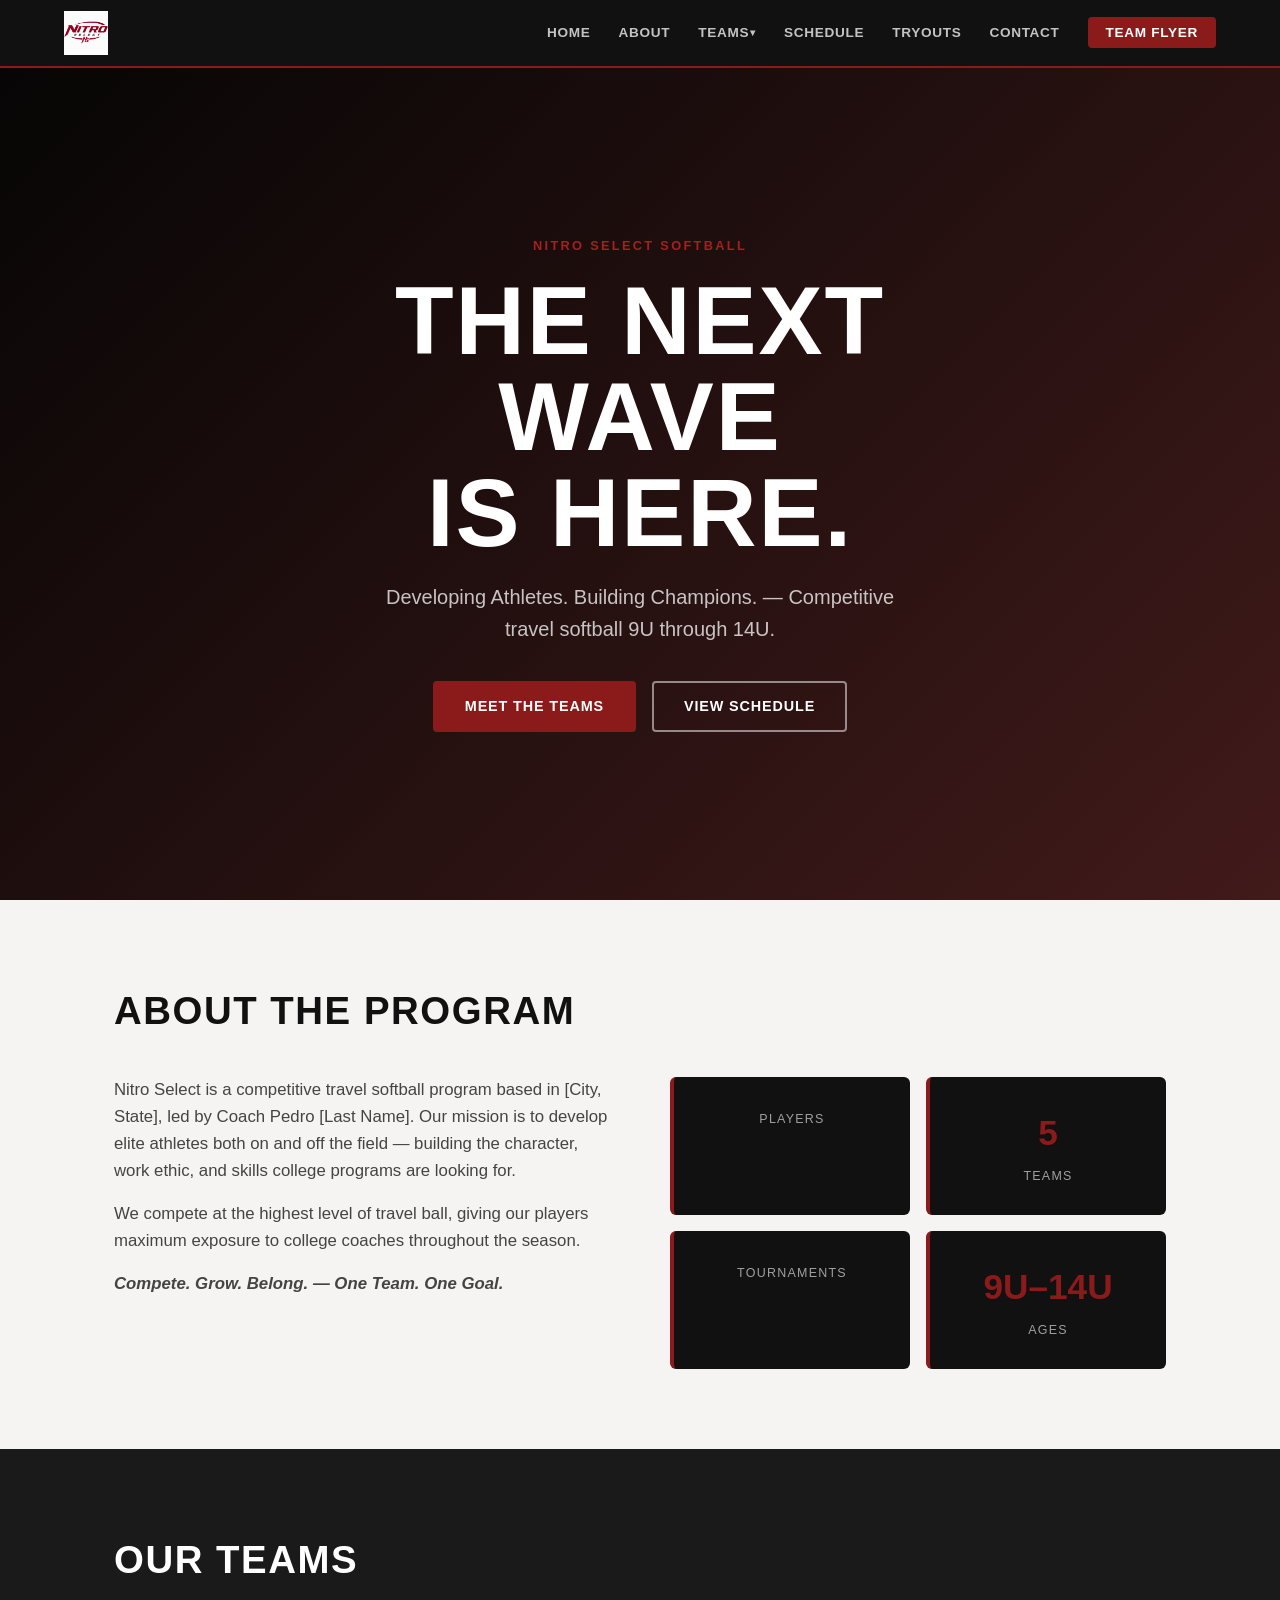
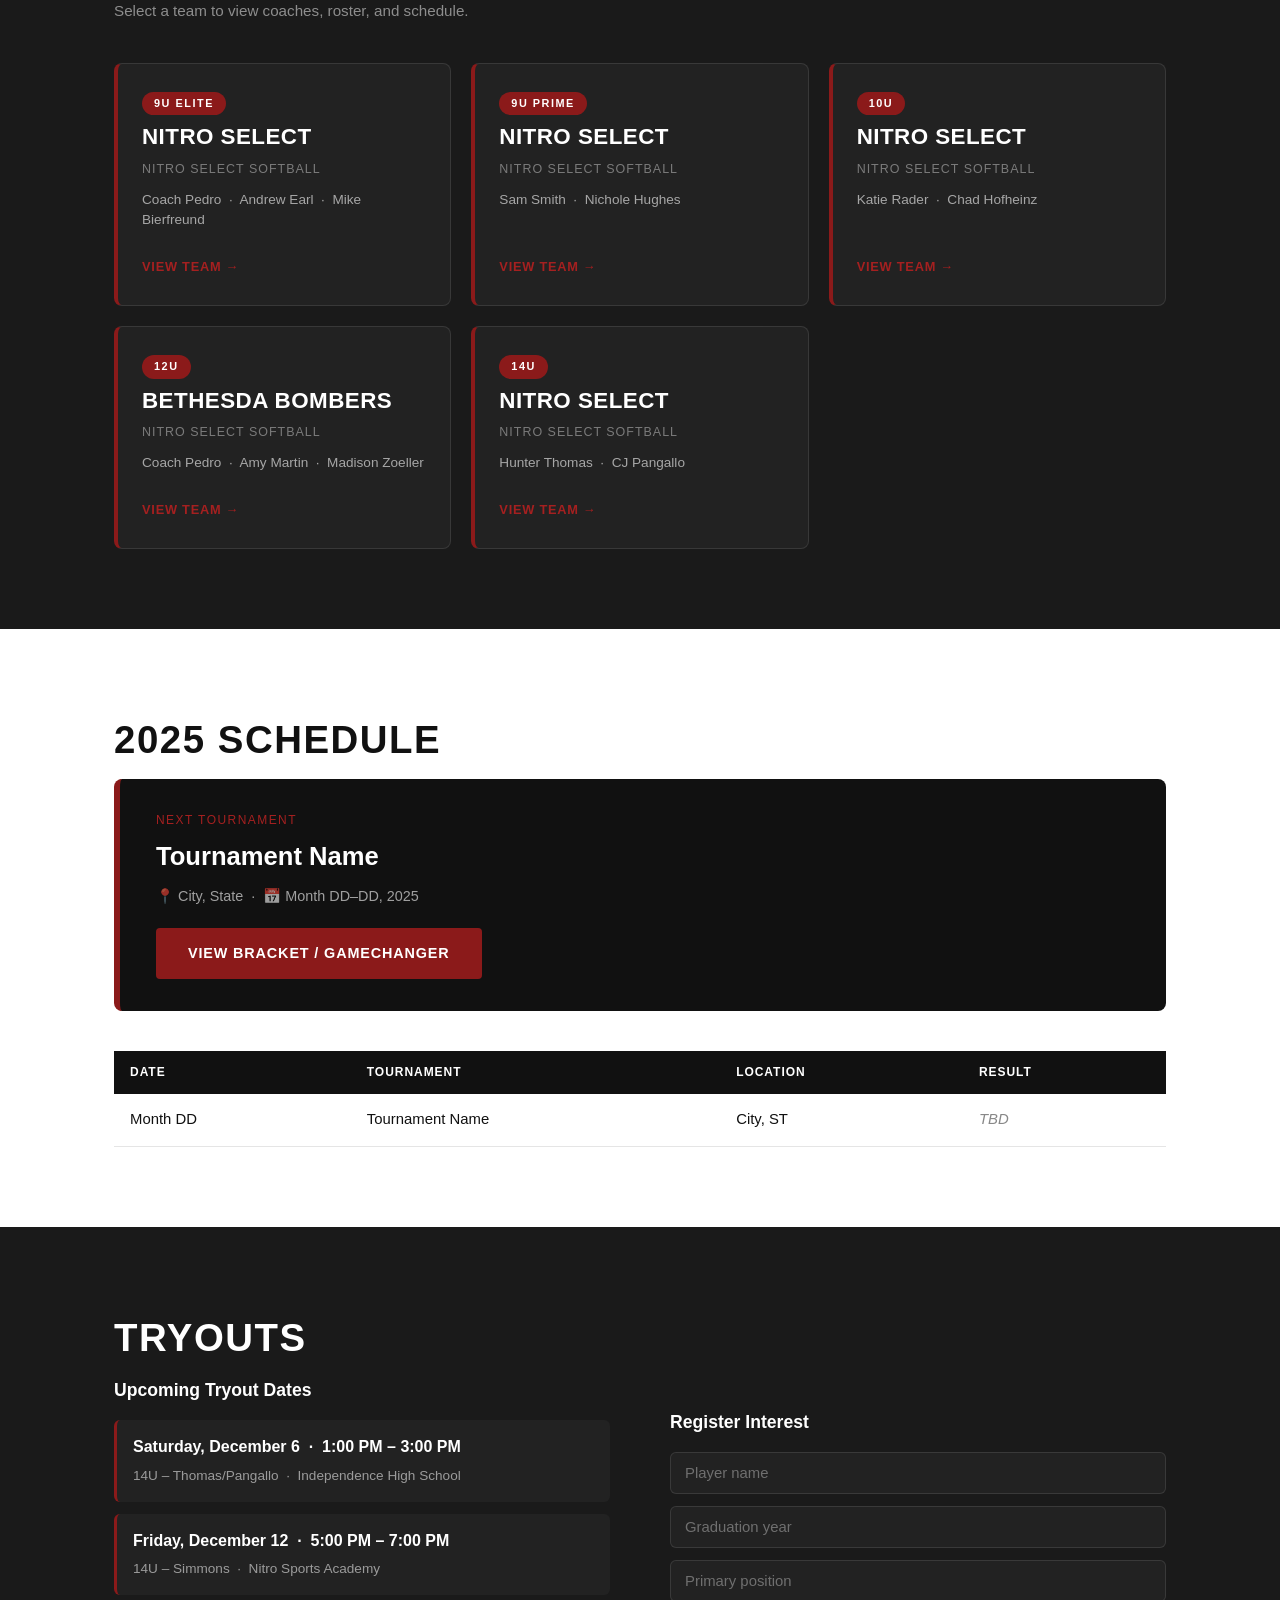
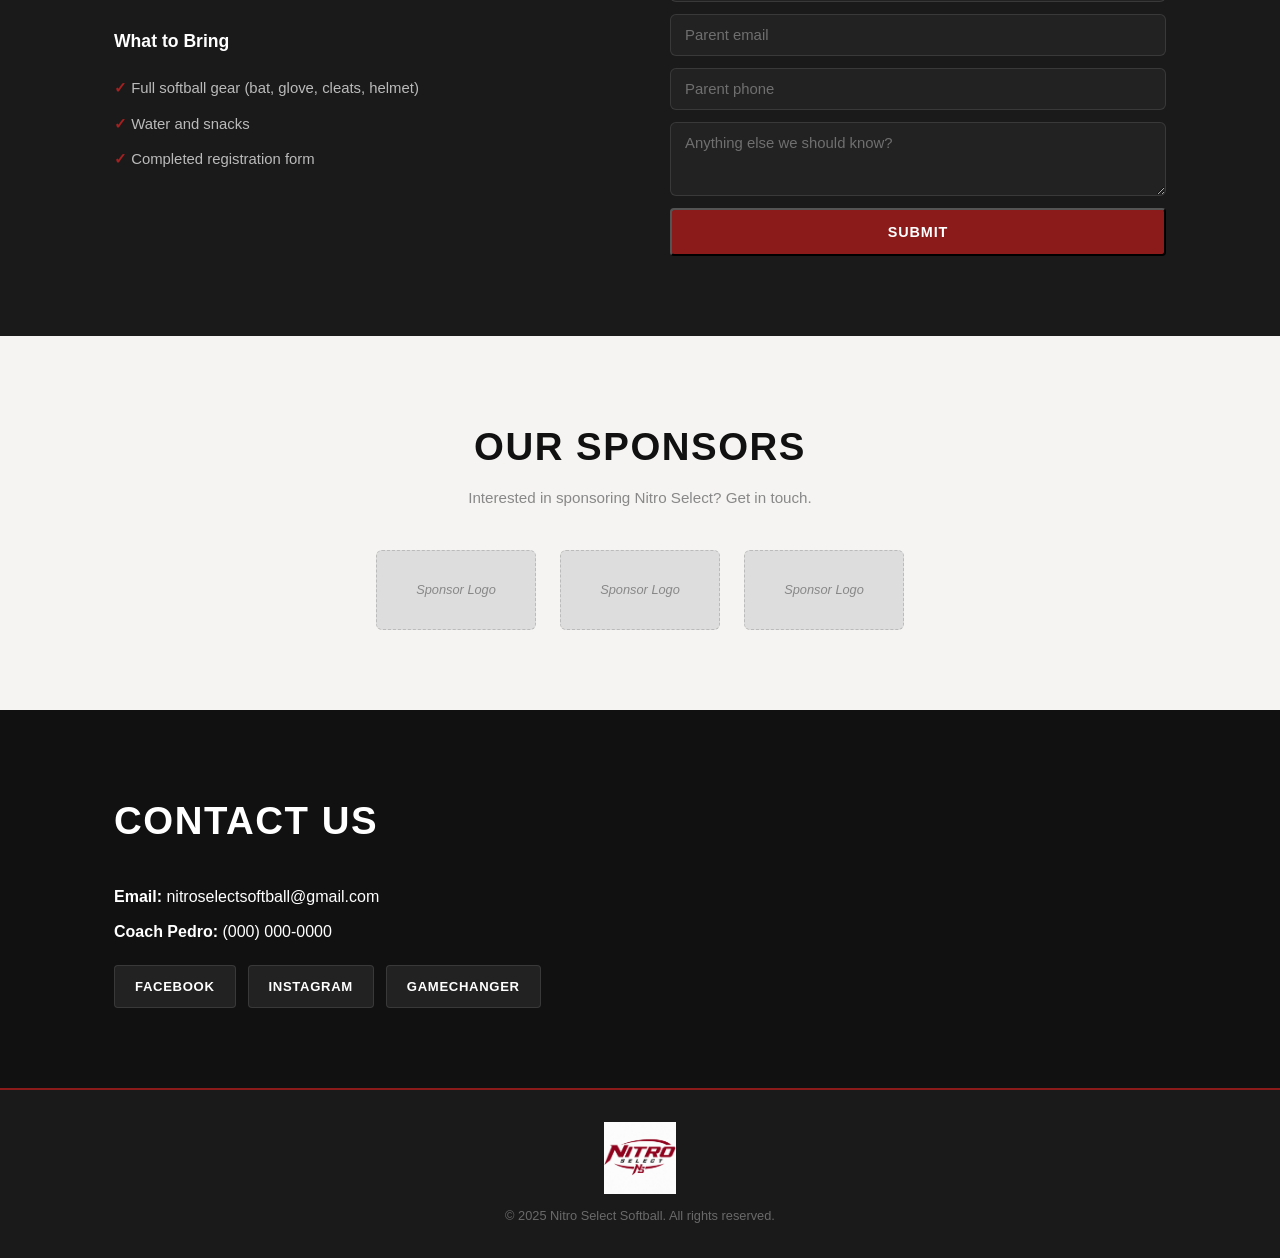
==== index.html @ 174161cf "Update tryout dates with Dec 6 and Dec 12 sessions Co-Authored-By: Claude Sonnet 4.6 <noreply@anthro" ====
<!DOCTYPE html>
<html lang="en">
<head>
  <meta charset="UTF-8" />
  <meta name="viewport" content="width=device-width, initial-scale=1.0" />
  <title>Nitro Select Softball</title>
  <link rel="stylesheet" href="style.css" />
</head>
<body>

  <!-- ── NAV ──────────────────────────────────────────────── -->
  <nav id="navbar">
    <div class="nav-inner">
      <a href="#home" class="nav-logo">
        <img src="assets/images/logo.png" alt="Nitro Select Softball" class="nav-logo-img" />
      </a>
      <button class="nav-toggle" aria-label="Toggle menu" aria-expanded="false">
        <span></span><span></span><span></span>
      </button>
      <ul class="nav-links">
        <li><a href="#home">Home</a></li>
        <li><a href="#about">About</a></li>
        <li class="nav-dropdown">
          <a href="#" class="nav-dropdown-toggle">Teams</a>
          <ul class="dropdown-menu">
            <li><a href="teams/9u-elite.html">9U Elite – Nitro Select</a></li>
            <li><a href="teams/9u-prime.html">9U Prime – Nitro Select</a></li>
            <li><a href="teams/10u.html">10U – Nitro Select</a></li>
            <li><a href="teams/12u.html">12U – Bethesda Bombers</a></li>
            <li><a href="teams/14u.html">14U – Nitro Select</a></li>
          </ul>
        </li>
        <li><a href="#schedule">Schedule</a></li>
        <li><a href="#tryouts">Tryouts</a></li>
        <li><a href="#contact">Contact</a></li>
        <li><a href="flyer.pdf" class="btn-nav" target="_blank">Team Flyer</a></li>
      </ul>
    </div>
  </nav>

  <!-- ── HERO ─────────────────────────────────────────────── -->
  <section id="home" class="hero">
    <div class="hero-overlay"></div>
    <div class="hero-content">
      <p class="hero-eyebrow">Nitro Select Softball</p>
      <h1 class="hero-headline">The Next Wave<br>Is Here.</h1>
      <p class="hero-sub">Developing Athletes. Building Champions. — Competitive travel softball 9U through 14U.</p>
      <div class="hero-cta">
        <a href="#teams" class="btn-primary">Meet the Teams</a>
        <a href="#schedule" class="btn-outline">View Schedule</a>
      </div>
    </div>
  </section>

  <!-- ── ABOUT ─────────────────────────────────────────────── -->
  <section id="about" class="about section">
    <div class="container">
      <h2 class="section-title">About the Program</h2>
      <div class="about-grid">
        <div class="about-text">
          <p>
            <!-- Replace with Pedro's coaching bio / program philosophy -->
            Nitro Select is a competitive travel softball program based in [City, State], led by
            Coach Pedro [Last Name]. Our mission is to develop elite athletes both on and off the
            field — building the character, work ethic, and skills college programs are looking for.
          </p>
          <p>
            We compete at the highest level of travel ball, giving our players maximum exposure to
            college coaches throughout the season.
          </p>
          <p class="about-motto"><em>Compete. Grow. Belong. — One Team. One Goal.</em></p>
        </div>
        <div class="about-stats">
          <div class="stat-card">
            <span class="stat-num"><!-- # --></span>
            <span class="stat-label">Players</span>
          </div>
          <div class="stat-card">
            <span class="stat-num">5</span>
            <span class="stat-label">Teams</span>
          </div>
          <div class="stat-card">
            <span class="stat-num"><!-- # --></span>
            <span class="stat-label">Tournaments</span>
          </div>
          <div class="stat-card">
            <span class="stat-num">9U–14U</span>
            <span class="stat-label">Ages</span>
          </div>
        </div>
      </div>
    </div>
  </section>

  <!-- ── TEAMS ─────────────────────────────────────────────── -->
  <section id="teams" class="teams-section section section-dark">
    <div class="container">
      <h2 class="section-title">Our Teams</h2>
      <p class="section-sub">Select a team to view coaches, roster, and schedule.</p>

      <div class="teams-grid">

        <a href="teams/9u-elite.html" class="team-card">
          <span class="team-card-badge">9U Elite</span>
          <h3 class="team-card-name">Nitro Select</h3>
          <p class="team-card-org">Nitro Select Softball</p>
          <p class="team-card-coaches">Coach Pedro &nbsp;·&nbsp; Andrew Earl &nbsp;·&nbsp; Mike Bierfreund</p>
          <span class="team-card-cta">View Team →</span>
        </a>

        <a href="teams/9u-prime.html" class="team-card">
          <span class="team-card-badge">9U Prime</span>
          <h3 class="team-card-name">Nitro Select</h3>
          <p class="team-card-org">Nitro Select Softball</p>
          <p class="team-card-coaches">Sam Smith &nbsp;·&nbsp; Nichole Hughes</p>
          <span class="team-card-cta">View Team →</span>
        </a>

        <a href="teams/10u.html" class="team-card">
          <span class="team-card-badge">10U</span>
          <h3 class="team-card-name">Nitro Select</h3>
          <p class="team-card-org">Nitro Select Softball</p>
          <p class="team-card-coaches">Katie Rader &nbsp;·&nbsp; Chad Hofheinz</p>
          <span class="team-card-cta">View Team →</span>
        </a>

        <a href="teams/12u.html" class="team-card">
          <span class="team-card-badge">12U</span>
          <h3 class="team-card-name">Bethesda Bombers</h3>
          <p class="team-card-org">Nitro Select Softball</p>
          <p class="team-card-coaches">Coach Pedro &nbsp;·&nbsp; Amy Martin &nbsp;·&nbsp; Madison Zoeller</p>
          <span class="team-card-cta">View Team →</span>
        </a>

        <a href="teams/14u.html" class="team-card">
          <span class="team-card-badge">14U</span>
          <h3 class="team-card-name">Nitro Select</h3>
          <p class="team-card-org">Nitro Select Softball</p>
          <p class="team-card-coaches">Hunter Thomas &nbsp;·&nbsp; CJ Pangallo</p>
          <span class="team-card-cta">View Team →</span>
        </a>

      </div>
    </div>
  </section>

  <!-- ── SCHEDULE ──────────────────────────────────────────── -->
  <section id="schedule" class="schedule section">
    <div class="container">
      <h2 class="section-title">2025 Schedule</h2>

      <!-- Next tournament spotlight -->
      <div class="next-tourney">
        <p class="next-label">Next Tournament</p>
        <h3 class="next-name">Tournament Name</h3>
        <p class="next-meta">📍 City, State &nbsp;·&nbsp; 📅 Month DD–DD, 2025</p>
        <a href="#" class="btn-primary" target="_blank">View Bracket / GameChanger</a>
      </div>

      <!-- Full season list -->
      <table class="schedule-table">
        <thead>
          <tr>
            <th>Date</th>
            <th>Tournament</th>
            <th>Location</th>
            <th>Result</th>
          </tr>
        </thead>
        <tbody>
          <!-- Add one <tr> per tournament -->
          <tr>
            <td>Month DD</td>
            <td>Tournament Name</td>
            <td>City, ST</td>
            <td class="result-tbd">TBD</td>
          </tr>
        </tbody>
      </table>
    </div>
  </section>

  <!-- ── TRYOUTS ───────────────────────────────────────────── -->
  <section id="tryouts" class="tryouts section section-dark">
    <div class="container">
      <h2 class="section-title">Tryouts</h2>
      <div class="tryouts-grid">
        <div class="tryout-info">
          <h3>Upcoming Tryout Dates</h3>
          <ul class="tryout-list">
            <li>
              <span class="tryout-date">Saturday, December 6 &nbsp;·&nbsp; 1:00 PM – 3:00 PM</span>
              <span class="tryout-detail">14U – Thomas/Pangallo &nbsp;·&nbsp; Independence High School</span>
            </li>
            <li>
              <span class="tryout-date">Friday, December 12 &nbsp;·&nbsp; 5:00 PM – 7:00 PM</span>
              <span class="tryout-detail">14U – Simmons &nbsp;·&nbsp; Nitro Sports Academy</span>
            </li>
          </ul>
          <h3>What to Bring</h3>
          <ul class="bring-list">
            <li>Full softball gear (bat, glove, cleats, helmet)</li>
            <li>Water and snacks</li>
            <li>Completed registration form</li>
          </ul>
        </div>
        <div class="tryout-form-wrap">
          <h3>Register Interest</h3>
          <form class="tryout-form" action="#" method="post">
            <input type="text" name="name" placeholder="Player name" required />
            <input type="text" name="gradyear" placeholder="Graduation year" required />
            <input type="text" name="position" placeholder="Primary position" required />
            <input type="email" name="email" placeholder="Parent email" required />
            <input type="tel" name="phone" placeholder="Parent phone" />
            <textarea name="message" placeholder="Anything else we should know?" rows="3"></textarea>
            <button type="submit" class="btn-primary">Submit</button>
          </form>
        </div>
      </div>
    </div>
  </section>

  <!-- ── SPONSORS ──────────────────────────────────────────── -->
  <section id="sponsors" class="sponsors section">
    <div class="container">
      <h2 class="section-title">Our Sponsors</h2>
      <p class="section-sub">Interested in sponsoring Nitro Select? <a href="#contact">Get in touch.</a></p>
      <div class="sponsor-logos">
        <!-- Add <img> tags for sponsor logos here -->
        <div class="sponsor-placeholder">Sponsor Logo</div>
        <div class="sponsor-placeholder">Sponsor Logo</div>
        <div class="sponsor-placeholder">Sponsor Logo</div>
      </div>
    </div>
  </section>

  <!-- ── CONTACT ───────────────────────────────────────────── -->
  <section id="contact" class="contact section section-dark">
    <div class="container">
      <h2 class="section-title">Contact Us</h2>
      <div class="contact-grid">
        <div class="contact-info">
          <p><strong>Email:</strong> <a href="mailto:nitroselectsoftball@gmail.com">nitroselectsoftball@gmail.com</a></p>
          <p><strong>Coach Pedro:</strong> <a href="tel:+10000000000">(000) 000-0000</a></p>
          <div class="social-links">
            <a href="https://www.facebook.com/nitroselectsoftball" target="_blank" class="social-btn">Facebook</a>
            <a href="https://instagram.com/" target="_blank" class="social-btn">Instagram</a>
            <a href="#" target="_blank" class="social-btn">GameChanger</a>
          </div>
        </div>
      </div>
    </div>
  </section>

  <!-- ── FOOTER ────────────────────────────────────────────── -->
  <footer class="footer">
    <div class="container">
      <img src="assets/images/logo.png" alt="Nitro Select Softball" class="footer-logo-img" />
      <p class="footer-copy">© 2025 Nitro Select Softball. All rights reserved.</p>
    </div>
  </footer>

  <script src="main.js"></script>
</body>
</html>
---- style.css ----
/* ── TOKENS ───────────────────────────────────────────────── */
:root {
  --red:       #8B1A1A;
  --red-dark:  #6B1212;
  --red-light: #A52020;
  --black:     #111111;
  --dark:      #1A1A1A;
  --dark2:     #222222;
  --gray:      #444444;
  --gray-light:#888888;
  --border:    rgba(255,255,255,0.1);
  --white:     #FFFFFF;
  --off-white: #F5F4F2;
  --font:      'Helvetica Neue', Arial, sans-serif;
  --nav-h:     68px;
}

/* ── RESET ────────────────────────────────────────────────── */
*, *::before, *::after { box-sizing: border-box; margin: 0; padding: 0; }
html { scroll-behavior: smooth; }
body { font-family: var(--font); background: var(--off-white); color: var(--black); line-height: 1.6; }
img { display: block; max-width: 100%; }
a { color: inherit; text-decoration: none; }
ul { list-style: none; }

/* ── LAYOUT ───────────────────────────────────────────────── */
.container { max-width: 1100px; margin: 0 auto; padding: 0 24px; }
.section { padding: 80px 0; }
.section-dark { background: var(--dark); color: var(--white); }
.section-title {
  font-size: clamp(1.6rem, 4vw, 2.4rem);
  font-weight: 800;
  text-transform: uppercase;
  letter-spacing: .04em;
  margin-bottom: 8px;
}
.section-sub { color: var(--gray-light); margin-bottom: 40px; font-size: .95rem; }
.section-dark .section-sub { color: rgba(255,255,255,.5); }
.section-dark .section-sub a { color: var(--red-light); }
.section-dark a { color: var(--white); }

/* ── NAV ──────────────────────────────────────────────────── */
#navbar {
  position: fixed; top: 0; left: 0; right: 0; z-index: 100;
  height: var(--nav-h);
  background: var(--black);
  border-bottom: 2px solid var(--red);
  transition: background .2s;
}
.nav-inner {
  max-width: 1200px; margin: 0 auto; padding: 0 24px;
  height: 100%; display: flex; align-items: center; justify-content: space-between;
}
.nav-logo { display: flex; align-items: center; }
.nav-logo-img { height: 44px; width: auto; }
.nav-links {
  display: flex; align-items: center; gap: 28px;
  font-size: .85rem; font-weight: 600; text-transform: uppercase; letter-spacing: .05em;
}
.nav-links a { color: rgba(255,255,255,.75); transition: color .15s; }
.nav-links a:hover { color: var(--white); }
.btn-nav {
  background: var(--red); color: var(--white) !important;
  padding: 8px 18px; border-radius: 4px;
  transition: background .15s !important;
}
.btn-nav:hover { background: var(--red-light) !important; }

.nav-toggle {
  display: none; flex-direction: column; gap: 5px;
  background: none; border: none; cursor: pointer; padding: 4px;
}
.nav-toggle span {
  display: block; width: 24px; height: 2px; background: var(--white);
  transition: transform .2s, opacity .2s;
}

/* ── HERO ─────────────────────────────────────────────────── */
.hero {
  position: relative; min-height: 100vh;
  display: flex; align-items: center; justify-content: center;
  background: url('assets/images/hero-bg.jpg') center center / cover no-repeat;
  background-color: var(--dark);
  padding-top: var(--nav-h);
}
.hero-overlay {
  position: absolute; inset: 0;
  background: linear-gradient(135deg, rgba(0,0,0,.82) 0%, rgba(139,26,26,.35) 100%);
}
.hero-content {
  position: relative; text-align: center; color: var(--white);
  padding: 0 24px; max-width: 800px;
}
.hero-logo { height: 140px; width: auto; margin: 0 auto 20px; filter: drop-shadow(0 4px 16px rgba(0,0,0,.6)); mix-blend-mode: screen; }
.hero-eyebrow {
  font-size: .8rem; font-weight: 700; text-transform: uppercase;
  letter-spacing: .18em; color: var(--red-light); margin-bottom: 16px;
}
.hero-headline {
  font-size: clamp(2.8rem, 8vw, 6rem); font-weight: 900;
  text-transform: uppercase; line-height: 1.0; letter-spacing: .02em;
  margin-bottom: 20px;
}
.hero-sub {
  font-size: clamp(1rem, 2.5vw, 1.25rem); color: rgba(255,255,255,.75);
  max-width: 540px; margin: 0 auto 36px;
}
.hero-cta { display: flex; gap: 16px; justify-content: center; flex-wrap: wrap; }

/* ── BUTTONS ──────────────────────────────────────────────── */
.btn-primary {
  display: inline-block; background: var(--red); color: var(--white);
  padding: 14px 32px; border-radius: 4px; font-weight: 700;
  font-size: .9rem; text-transform: uppercase; letter-spacing: .06em;
  transition: background .15s, transform .1s;
}
.btn-primary:hover { background: var(--red-light); transform: translateY(-1px); }
.btn-outline {
  display: inline-block; color: var(--white);
  border: 2px solid rgba(255,255,255,.5);
  padding: 12px 30px; border-radius: 4px; font-weight: 700;
  font-size: .9rem; text-transform: uppercase; letter-spacing: .06em;
  transition: border-color .15s, background .15s;
}
.btn-outline:hover { border-color: var(--white); background: rgba(255,255,255,.08); }

/* ── ABOUT ────────────────────────────────────────────────── */
.about { background: var(--off-white); }
.about .section-title { margin-bottom: 36px; }
.about-grid { display: grid; grid-template-columns: 1fr 1fr; gap: 60px; align-items: start; }
.about-text p { font-size: 1.05rem; color: var(--gray); margin-bottom: 16px; }
.about-motto { font-size: 1rem; color: var(--red); font-weight: 700; margin-top: 4px; }
.about-stats { display: grid; grid-template-columns: 1fr 1fr; gap: 16px; }
.stat-card {
  background: var(--black); color: var(--white);
  padding: 28px 20px; border-radius: 6px; text-align: center;
  border-left: 4px solid var(--red);
}
.stat-num { display: block; font-size: 2.2rem; font-weight: 900; color: var(--red); }
.stat-label { font-size: .78rem; text-transform: uppercase; letter-spacing: .1em; color: rgba(255,255,255,.6); margin-top: 4px; }

/* ── ROSTER ───────────────────────────────────────────────── */
.roster { background: var(--dark); }
.roster .section-title { color: var(--white); margin-bottom: 6px; }
.roster-grid {
  display: grid;
  grid-template-columns: repeat(auto-fill, minmax(240px, 1fr));
  gap: 24px; margin-bottom: 60px;
}
.player-card {
  background: var(--dark2); border-radius: 8px; overflow: hidden;
  border: 1px solid var(--border); transition: transform .15s, border-color .15s;
}
.player-card:hover { transform: translateY(-4px); border-color: var(--red); }
.player-photo-wrap { position: relative; }
.player-photo { width: 100%; aspect-ratio: 3/4; object-fit: cover; object-position: top; background: #333; }
.player-number {
  position: absolute; bottom: 10px; left: 12px;
  font-size: 1.5rem; font-weight: 900; color: var(--white);
  text-shadow: 0 2px 8px rgba(0,0,0,.8);
}
.player-info { padding: 16px; }
.player-name { font-size: 1.05rem; font-weight: 800; color: var(--white); margin-bottom: 2px; }
.player-pos { font-size: .8rem; color: var(--red-light); text-transform: uppercase; letter-spacing: .08em; font-weight: 700; margin-bottom: 6px; }
.player-school { font-size: .82rem; color: rgba(255,255,255,.55); margin-bottom: 4px; }
.player-gpa { font-size: .82rem; color: rgba(255,255,255,.4); margin-bottom: 12px; }
.player-links { display: flex; gap: 8px; flex-wrap: wrap; }

.pill {
  display: inline-block; padding: 4px 12px; border-radius: 20px;
  font-size: .75rem; font-weight: 700; text-transform: uppercase; letter-spacing: .05em;
}
.pill-email { background: var(--red); color: var(--white); }
.pill-ig { background: #833AB4; color: var(--white); }
.pill-phone { background: #1A8A1A; color: var(--white); }

.staff-heading { font-size: 1.3rem; font-weight: 800; text-transform: uppercase; color: var(--white); margin-bottom: 20px; letter-spacing: .05em; }
.staff-grid { display: flex; gap: 24px; flex-wrap: wrap; }
.staff-card {
  display: flex; align-items: center; gap: 16px;
  background: var(--dark2); border: 1px solid var(--border);
  border-left: 4px solid var(--red);
  padding: 16px 20px; border-radius: 8px;
}
.staff-photo { width: 64px; height: 64px; border-radius: 50%; object-fit: cover; background: #333; flex-shrink: 0; }
.staff-name { font-weight: 700; color: var(--white); margin-bottom: 2px; }
.staff-role { font-size: .8rem; color: var(--red-light); text-transform: uppercase; letter-spacing: .06em; margin-bottom: 6px; }
.staff-bio { font-size: .83rem; color: rgba(255,255,255,.55); margin-bottom: 10px; max-width: 280px; line-height: 1.5; }

/* ── TEAMS GRID ───────────────────────────────────────────── */
.teams-section { background: var(--dark); }
.teams-grid {
  display: grid;
  grid-template-columns: repeat(auto-fill, minmax(280px, 1fr));
  gap: 20px;
}
.team-card {
  display: flex; flex-direction: column; gap: 10px;
  background: var(--dark2); border: 1px solid var(--border);
  border-left: 4px solid var(--red);
  border-radius: 8px; padding: 28px 24px;
  transition: transform .15s, border-color .15s, background .15s;
  color: var(--white);
}
.team-card:hover { transform: translateY(-3px); border-color: var(--red-light); background: #2a2a2a; }
.team-card-badge {
  display: inline-block; background: var(--red); color: var(--white);
  font-size: .68rem; font-weight: 800; text-transform: uppercase;
  letter-spacing: .14em; padding: 3px 12px; border-radius: 20px;
  align-self: flex-start;
}
.team-card-name {
  font-size: 1.4rem; font-weight: 900; color: var(--white);
  text-transform: uppercase; letter-spacing: .02em; line-height: 1.1;
}
.team-card-org {
  font-size: .78rem; color: rgba(255,255,255,.4);
  text-transform: uppercase; letter-spacing: .08em;
}
.team-card-coaches { font-size: .85rem; color: rgba(255,255,255,.6); line-height: 1.5; }
.team-card-cta {
  margin-top: auto; padding-top: 16px;
  font-size: .8rem; font-weight: 700; color: var(--red-light);
  text-transform: uppercase; letter-spacing: .06em;
}

/* ── SCHEDULE ─────────────────────────────────────────────── */
.schedule { background: var(--white); }
.next-tourney {
  background: var(--black); color: var(--white);
  padding: 32px 36px; border-radius: 8px;
  border-left: 6px solid var(--red);
  margin-bottom: 40px;
}
.next-label { font-size: .75rem; text-transform: uppercase; letter-spacing: .12em; color: var(--red-light); margin-bottom: 6px; }
.next-name { font-size: 1.6rem; font-weight: 900; margin-bottom: 8px; }
.next-meta { color: rgba(255,255,255,.6); font-size: .9rem; margin-bottom: 20px; }

.schedule-table { width: 100%; border-collapse: collapse; font-size: .93rem; }
.schedule-table thead { background: var(--black); color: var(--white); }
.schedule-table th {
  padding: 12px 16px; text-align: left;
  text-transform: uppercase; font-size: .75rem; letter-spacing: .08em;
}
.schedule-table td { padding: 14px 16px; border-bottom: 1px solid #E5E5E5; }
.schedule-table tbody tr:hover { background: #F0EDED; }
.result-tbd { color: var(--gray-light); font-style: italic; }
.result-w { color: #1A7A1A; font-weight: 700; }
.result-l { color: var(--red); font-weight: 700; }

/* ── TRYOUTS ──────────────────────────────────────────────── */
.tryouts { background: var(--dark); }
.tryouts .section-title { color: var(--white); }
.tryouts-grid { display: grid; grid-template-columns: 1fr 1fr; gap: 60px; align-items: start; }
.tryout-info h3, .tryout-form-wrap h3 { font-size: 1.1rem; font-weight: 700; color: var(--white); margin-bottom: 16px; margin-top: 32px; }
.tryout-info h3:first-child { margin-top: 0; }
.tryout-list { display: flex; flex-direction: column; gap: 12px; margin-bottom: 8px; }
.tryout-list li { background: var(--dark2); border-radius: 6px; padding: 14px 16px; border-left: 3px solid var(--red); }
.tryout-date { display: block; font-weight: 700; color: var(--white); margin-bottom: 2px; }
.tryout-detail { font-size: .85rem; color: rgba(255,255,255,.55); }
.bring-list { padding-left: 0; }
.bring-list li { padding: 6px 0; color: rgba(255,255,255,.7); font-size: .93rem; }
.bring-list li::before { content: '✓ '; color: var(--red-light); font-weight: 700; }

.tryout-form { display: flex; flex-direction: column; gap: 12px; }
.tryout-form input,
.tryout-form textarea {
  background: var(--dark2); border: 1px solid var(--border);
  color: var(--white); padding: 12px 14px; border-radius: 6px;
  font-family: var(--font); font-size: .93rem;
  transition: border-color .15s;
}
.tryout-form input:focus,
.tryout-form textarea:focus { outline: none; border-color: var(--red); }
.tryout-form input::placeholder,
.tryout-form textarea::placeholder { color: rgba(255,255,255,.35); }

/* ── SPONSORS ─────────────────────────────────────────────── */
.sponsors { background: var(--off-white); text-align: center; }
.sponsors .section-title { margin-bottom: 8px; }
.sponsor-logos {
  display: flex; flex-wrap: wrap; gap: 24px;
  justify-content: center; align-items: center; margin-top: 36px;
}
.sponsor-placeholder {
  width: 160px; height: 80px; background: #DDD; border-radius: 6px;
  display: flex; align-items: center; justify-content: center;
  font-size: .8rem; color: var(--gray-light); font-style: italic;
  border: 1px dashed #BBB;
}

/* ── CONTACT ──────────────────────────────────────────────── */
.contact { background: var(--black); }
.contact .section-title { color: var(--white); margin-bottom: 32px; }
.contact-info p { margin-bottom: 10px; font-size: 1rem; color: rgba(255,255,255,.75); }
.contact-info strong { color: var(--white); }
.contact-info a:hover { color: var(--red-light); }
.social-links { display: flex; gap: 12px; margin-top: 20px; flex-wrap: wrap; }
.social-btn {
  background: var(--dark2); border: 1px solid var(--border);
  color: var(--white); padding: 10px 20px; border-radius: 4px;
  font-size: .82rem; font-weight: 700; text-transform: uppercase; letter-spacing: .05em;
  transition: border-color .15s, background .15s;
}
.social-btn:hover { border-color: var(--red); background: rgba(139,26,26,.2); }

/* ── FOOTER ───────────────────────────────────────────────── */
.footer { background: var(--dark); border-top: 2px solid var(--red); padding: 32px 24px; text-align: center; }
.footer-logo-img { height: 72px; width: auto; margin: 0 auto 12px; display: block; }
.footer-copy { font-size: .8rem; color: rgba(255,255,255,.35); }

/* ── NAV DROPDOWN ─────────────────────────────────────────── */
.nav-dropdown { position: relative; }
.nav-dropdown-toggle::after {
  content: ' ▾'; font-size: .65rem; vertical-align: middle;
  display: inline-block; margin-left: 1px;
}
.dropdown-menu {
  display: none;
  position: absolute; top: 100%; left: 50%;
  transform: translateX(-50%);
  background: var(--black); border: 1px solid var(--border);
  border-top: 2px solid var(--red);
  min-width: 220px; border-radius: 0 0 6px 6px;
  padding: 6px 0; z-index: 200;
}
@media (min-width: 769px) {
  .nav-dropdown:hover .dropdown-menu { display: block; }
}
.nav-dropdown.open .dropdown-menu { display: block; }
.dropdown-menu li { border: none; }
.dropdown-menu a {
  display: block !important; padding: 10px 20px !important;
  color: rgba(255,255,255,.75) !important;
  font-size: .8rem !important; white-space: nowrap;
  transition: background .1s, color .1s;
}
.dropdown-menu a:hover { background: rgba(255,255,255,.06); color: var(--white) !important; }
.dropdown-menu a.current { color: var(--red-light) !important; }

/* ── TEAM PAGE ─────────────────────────────────────────────── */
.team-hero {
  background: var(--black); border-bottom: 3px solid var(--red);
  padding: calc(var(--nav-h) + 64px) 0 56px;
  text-align: center; color: var(--white);
}
.team-back-link {
  display: inline-flex; align-items: center; gap: 6px;
  color: rgba(255,255,255,.45); font-size: .78rem; font-weight: 700;
  text-transform: uppercase; letter-spacing: .08em;
  margin-bottom: 28px; transition: color .15s;
}
.team-back-link:hover { color: var(--red-light); }
.team-hero-badge {
  display: inline-block; background: var(--red); color: var(--white);
  font-size: .7rem; font-weight: 800; text-transform: uppercase;
  letter-spacing: .15em; padding: 4px 16px; border-radius: 20px;
  margin-bottom: 16px;
}
.team-hero h1 {
  font-size: clamp(2.2rem, 7vw, 4rem); font-weight: 900;
  text-transform: uppercase; letter-spacing: .03em;
  line-height: 1.0; margin-bottom: 10px;
}
.team-hero-org {
  font-size: .95rem; color: rgba(255,255,255,.5);
  font-weight: 600; text-transform: uppercase; letter-spacing: .1em;
}

/* ── PLAYER PLACEHOLDER (TBA) ─────────────────────────────── */
.player-card--tba { border-style: dashed; cursor: default; }
.player-card--tba:hover { transform: none; border-color: var(--border); }
.player-photo-placeholder {
  width: 100%; aspect-ratio: 3/4; background: #252525;
  display: flex; align-items: center; justify-content: center;
}
.tba-icon { font-size: 2.5rem; color: rgba(255,255,255,.08); font-weight: 900; }
.player-card--tba .player-name { color: rgba(255,255,255,.25); }
.player-card--tba .player-pos { color: rgba(255,255,255,.18); letter-spacing: .05em; }

/* ── RESPONSIVE ───────────────────────────────────────────── */
@media (max-width: 768px) {
  .nav-toggle { display: flex; }
  .nav-links {
    display: none; flex-direction: column; gap: 0;
    position: absolute; top: var(--nav-h); left: 0; right: 0;
    background: var(--black); border-top: 1px solid var(--border);
    padding: 12px 0;
  }
  .nav-links.open { display: flex; }
  .nav-links li { width: 100%; }
  .nav-links a { display: block; padding: 12px 24px; font-size: .9rem; }
  .btn-nav { margin: 8px 24px; border-radius: 4px; }
  .dropdown-menu {
    position: static; transform: none; border: none;
    border-radius: 0; min-width: 0; padding: 0;
    background: rgba(255,255,255,.04);
    border-left: 2px solid var(--red);
    margin: 2px 24px 8px;
  }
  .dropdown-menu a { padding: 10px 16px !important; font-size: .85rem !important; }
  .nav-dropdown-toggle::after { content: ' ▸'; }
  .nav-dropdown.open .nav-dropdown-toggle::after { content: ' ▾'; }

  .about-grid { grid-template-columns: 1fr; gap: 36px; }
  .tryouts-grid { grid-template-columns: 1fr; gap: 0; }
  .hero-headline { font-size: 3rem; }
  .roster-grid { grid-template-columns: repeat(auto-fill, minmax(180px, 1fr)); }
}

@media (max-width: 480px) {
  .section { padding: 60px 0; }
  .about-stats { grid-template-columns: 1fr 1fr; }
}
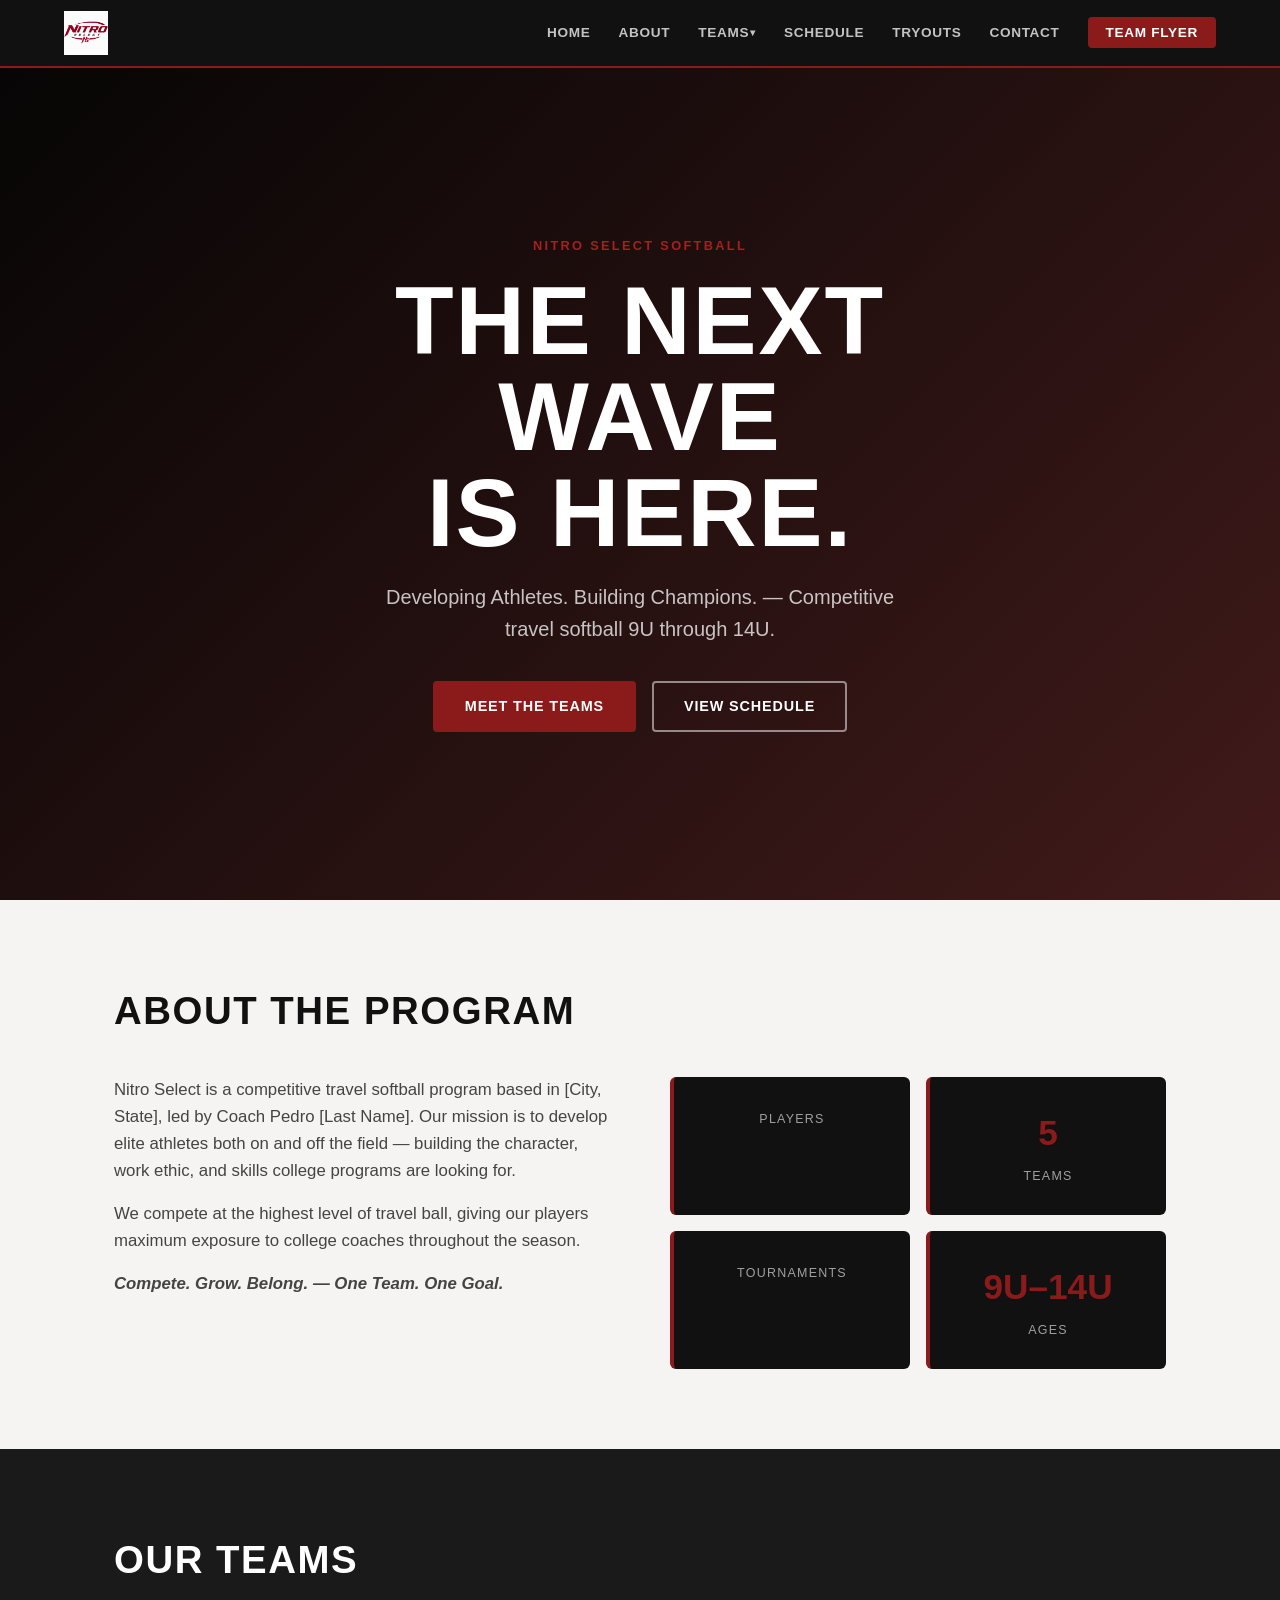
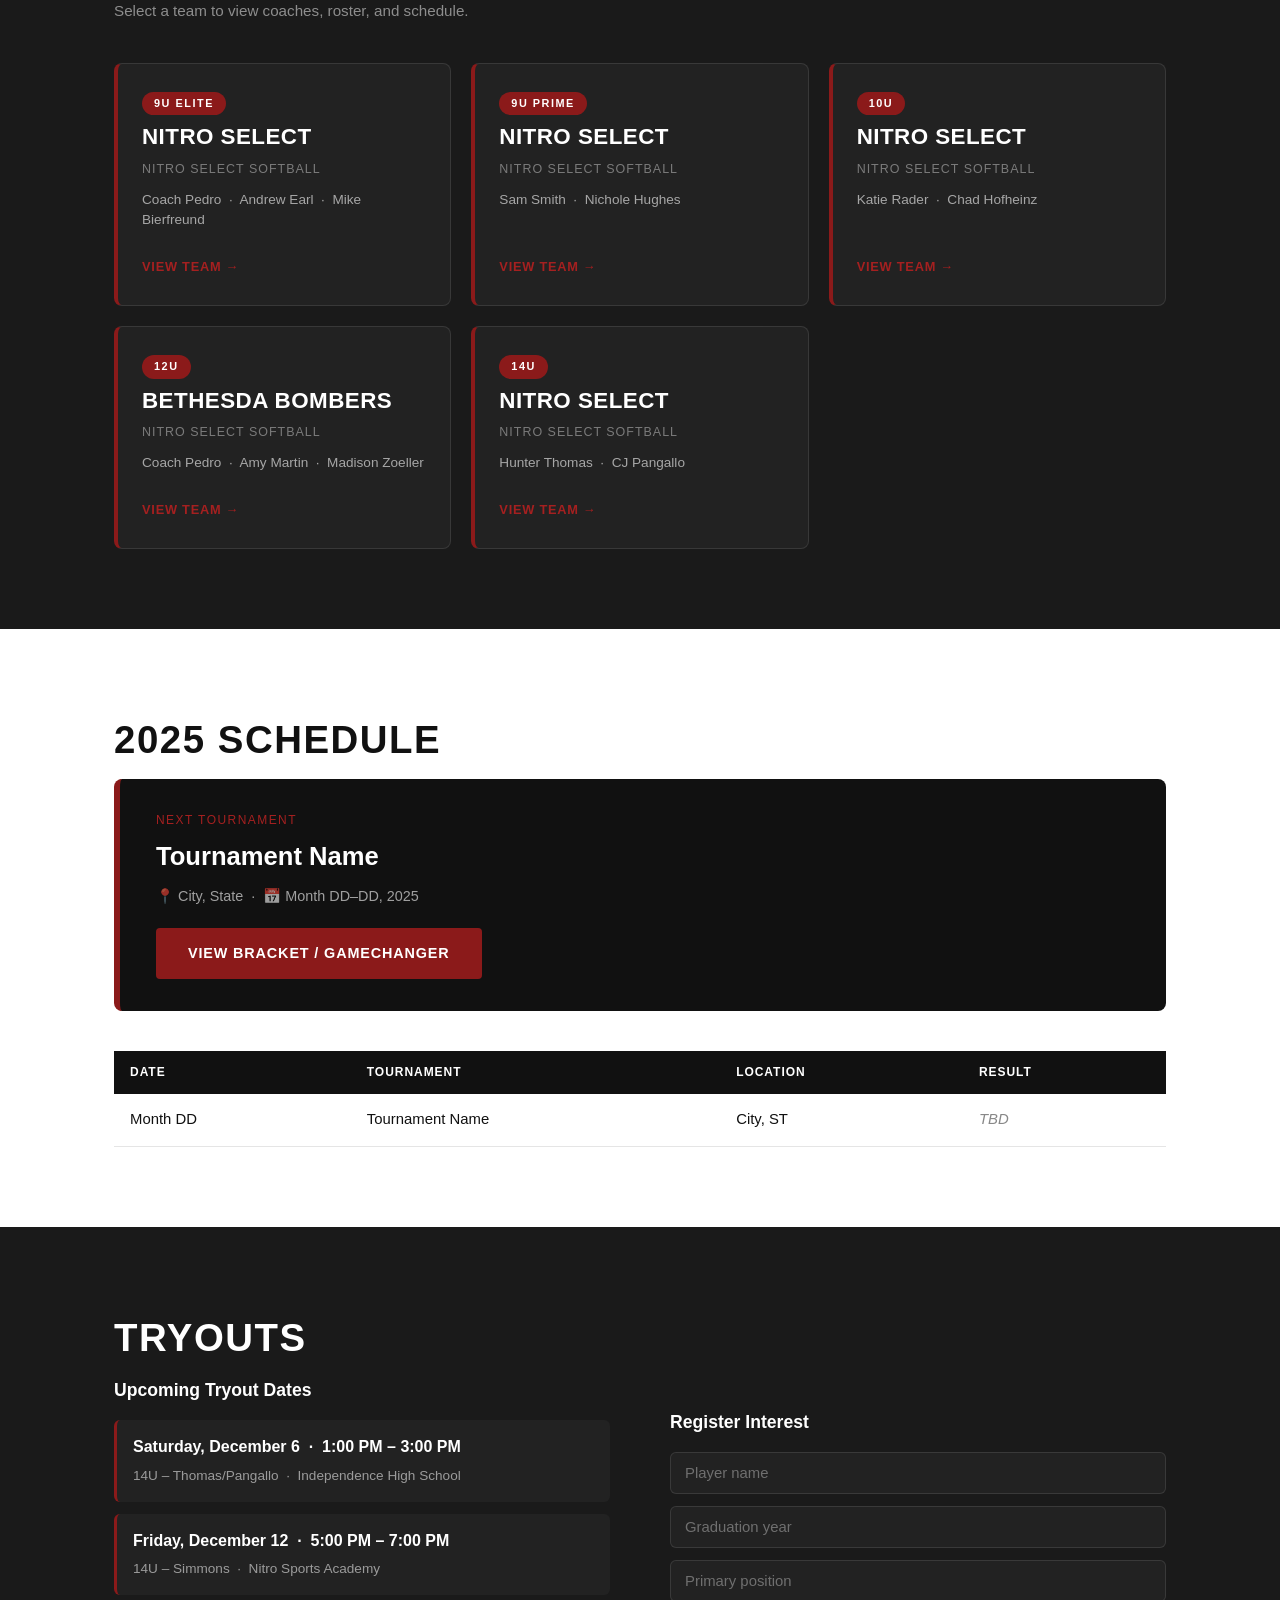
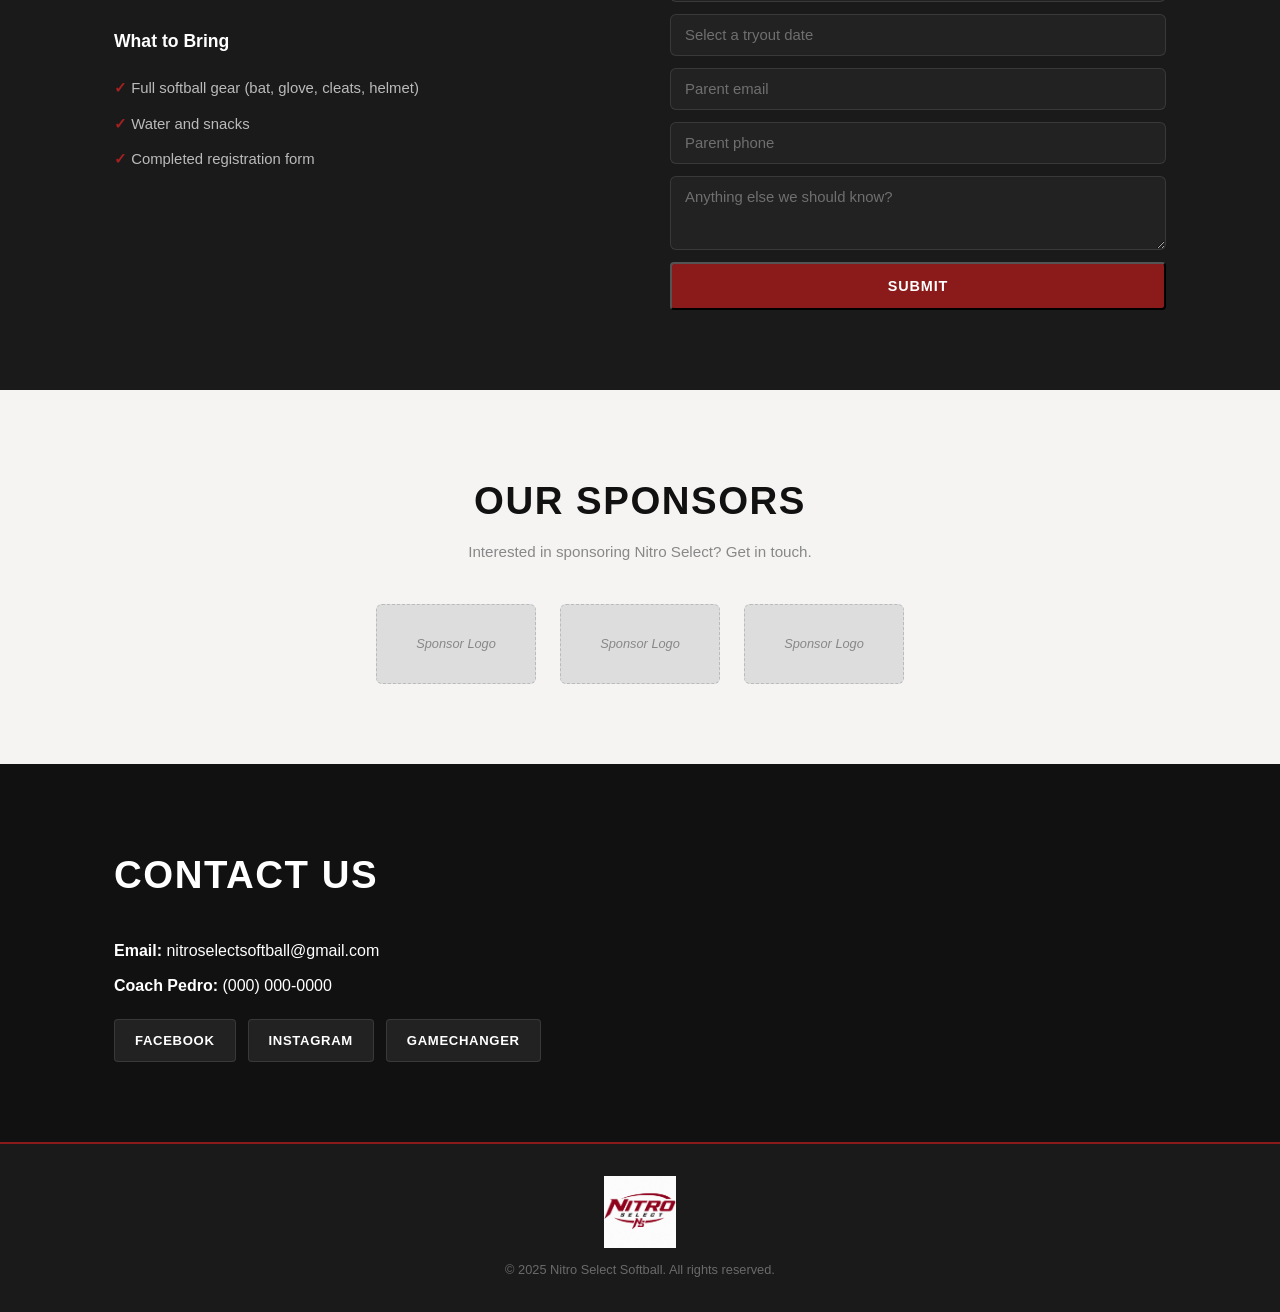
==== commit 07b70d14: "Add tryout date selector to registration form Co-Authored-By: Claude Sonnet 4.6 <noreply@anthropic.c" ====
--- a/index.html
+++ b/index.html
@@ -210,6 +210,11 @@
             <input type="text" name="name" placeholder="Player name" required />
             <input type="text" name="gradyear" placeholder="Graduation year" required />
             <input type="text" name="position" placeholder="Primary position" required />
+            <select name="tryout" required>
+              <option value="" disabled selected>Select a tryout date</option>
+              <option value="Dec 6 – 14U Thomas/Pangallo – Independence High School (1–3 PM)">Dec 6 – 14U Thomas/Pangallo – Independence High School (1–3 PM)</option>
+              <option value="Dec 12 – 14U Simmons – Nitro Sports Academy (5–7 PM)">Dec 12 – 14U Simmons – Nitro Sports Academy (5–7 PM)</option>
+            </select>
             <input type="email" name="email" placeholder="Parent email" required />
             <input type="tel" name="phone" placeholder="Parent phone" />
             <textarea name="message" placeholder="Anything else we should know?" rows="3"></textarea>
--- a/style.css
+++ b/style.css
@@ -264,16 +264,21 @@
 
 .tryout-form { display: flex; flex-direction: column; gap: 12px; }
 .tryout-form input,
+.tryout-form select,
 .tryout-form textarea {
   background: var(--dark2); border: 1px solid var(--border);
   color: var(--white); padding: 12px 14px; border-radius: 6px;
   font-family: var(--font); font-size: .93rem;
   transition: border-color .15s;
 }
+.tryout-form select { appearance: none; cursor: pointer; }
+.tryout-form select option { background: var(--dark2); color: var(--white); }
 .tryout-form input:focus,
+.tryout-form select:focus,
 .tryout-form textarea:focus { outline: none; border-color: var(--red); }
 .tryout-form input::placeholder,
 .tryout-form textarea::placeholder { color: rgba(255,255,255,.35); }
+.tryout-form select:invalid { color: rgba(255,255,255,.35); }
 
 /* ── SPONSORS ─────────────────────────────────────────────── */
 .sponsors { background: var(--off-white); text-align: center; }
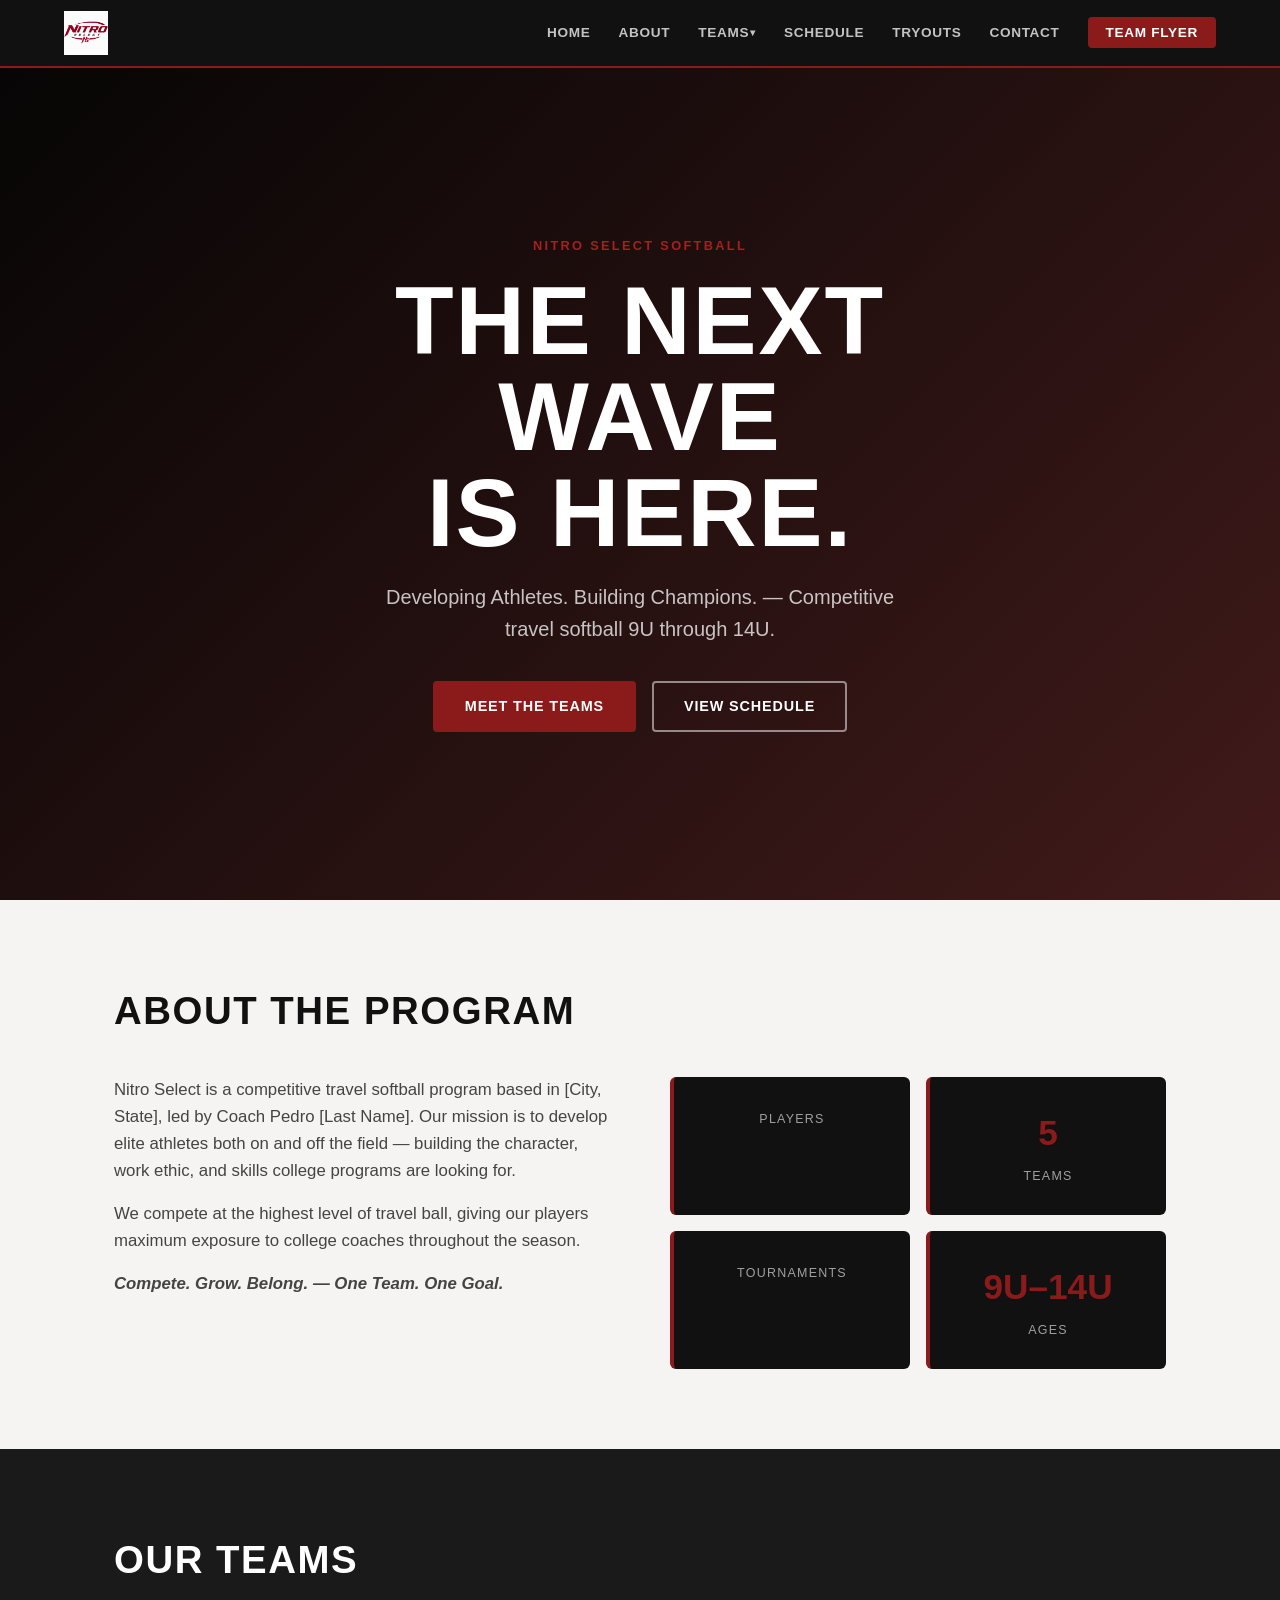
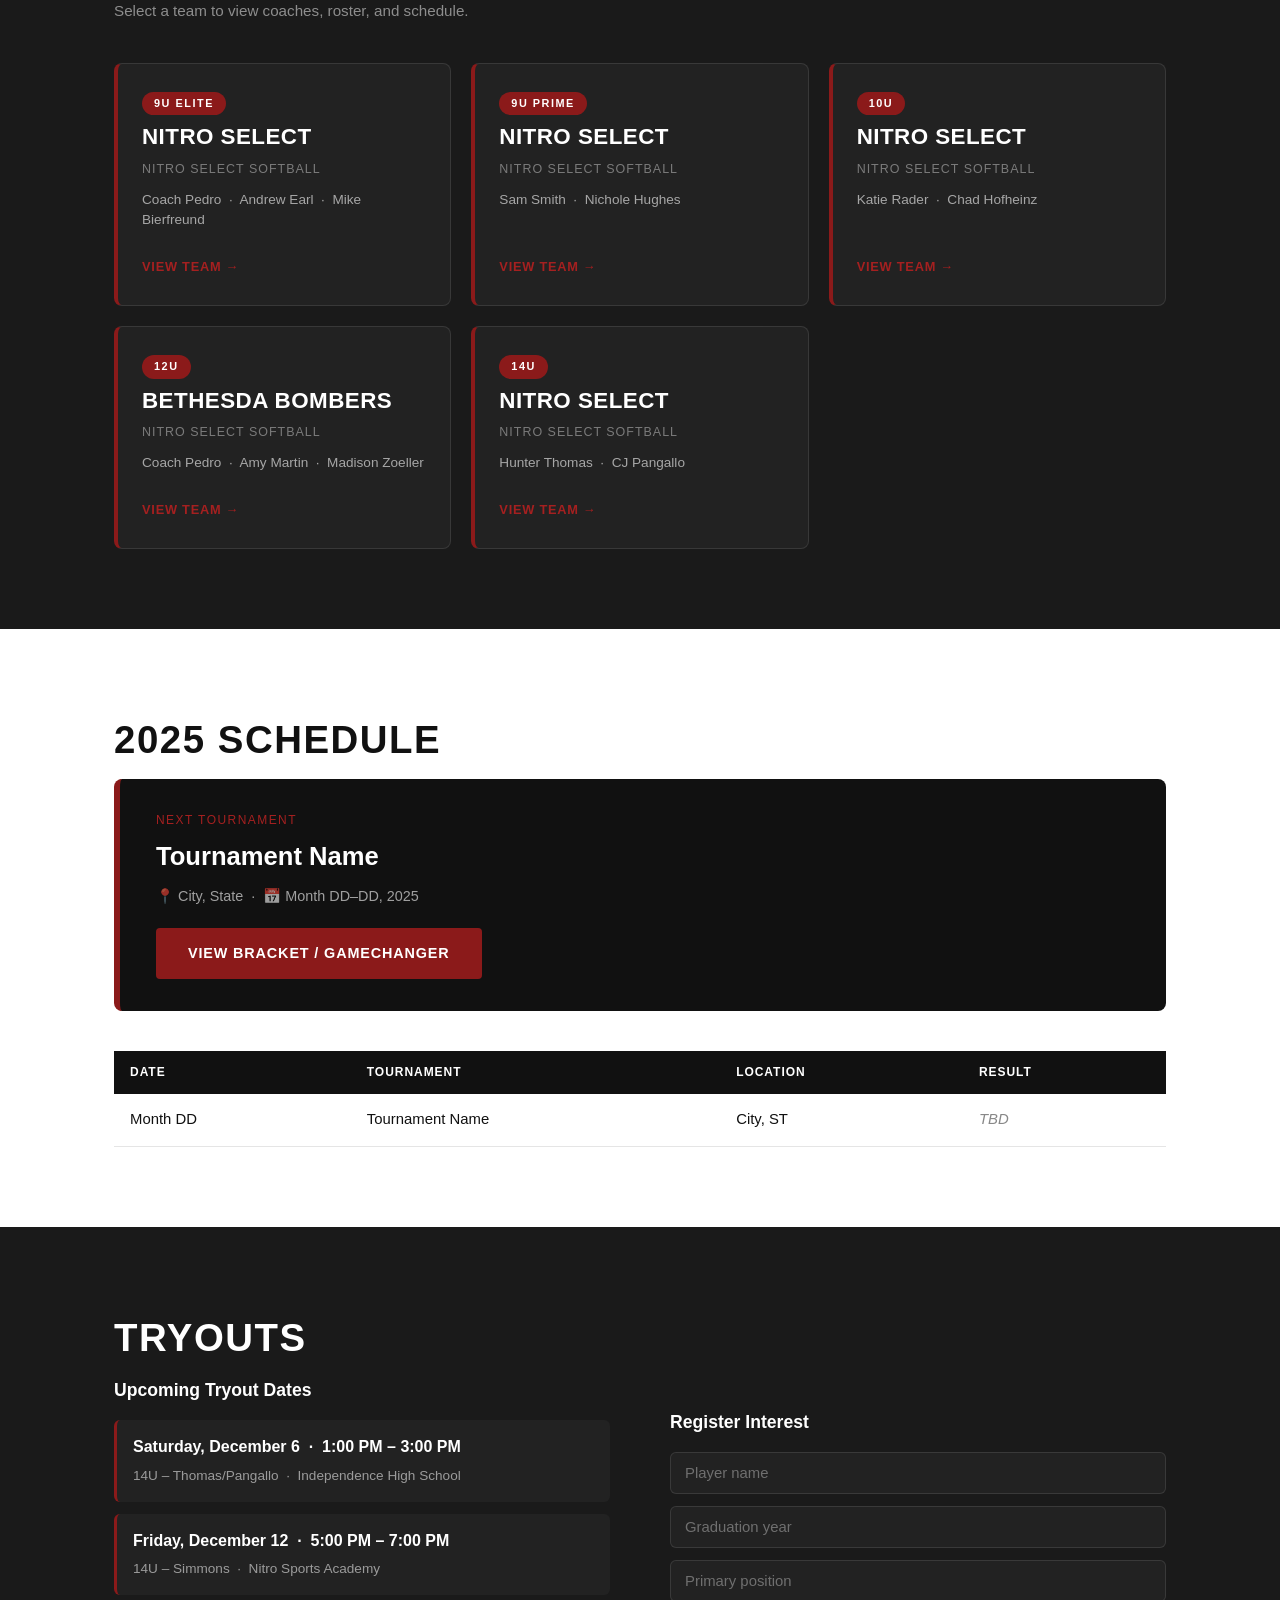
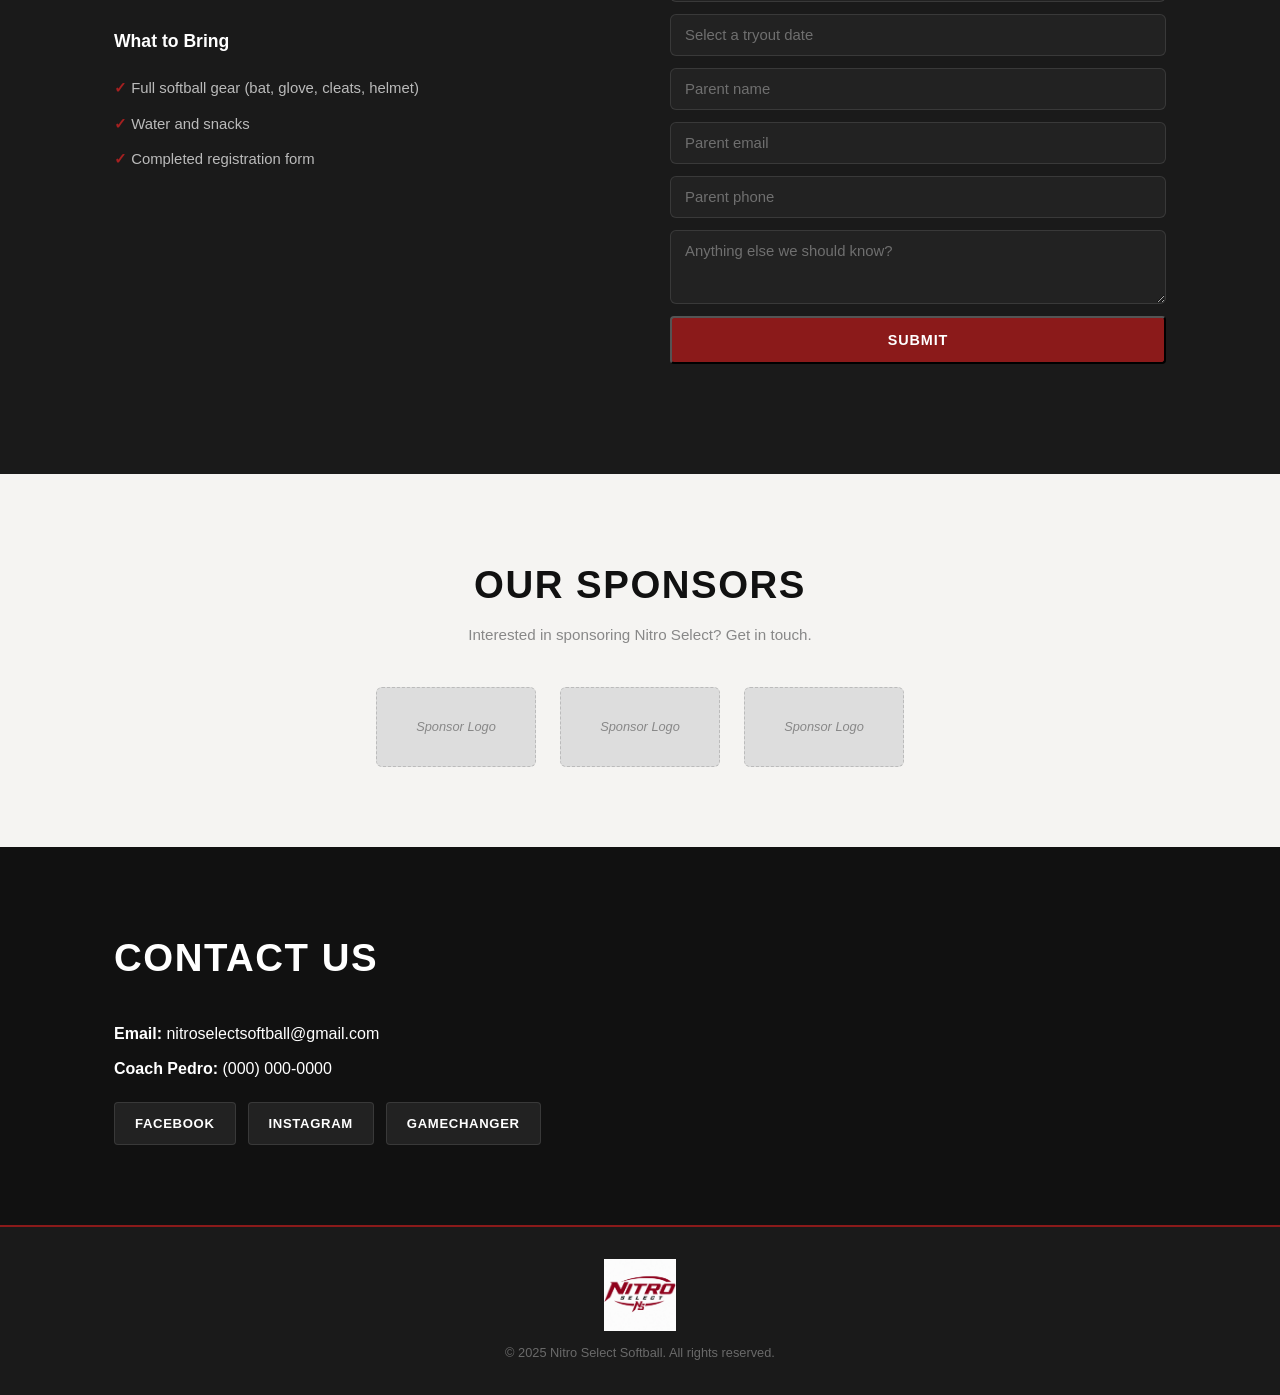
==== commit 424575ee: "Wire tryout form to Google Sheets via Apps Script - Add parent name field to form - Submit via fetch" ====
--- a/index.html
+++ b/index.html
@@ -206,7 +206,7 @@
         </div>
         <div class="tryout-form-wrap">
           <h3>Register Interest</h3>
-          <form class="tryout-form" action="#" method="post">
+          <form class="tryout-form" id="tryoutForm">
             <input type="text" name="name" placeholder="Player name" required />
             <input type="text" name="gradyear" placeholder="Graduation year" required />
             <input type="text" name="position" placeholder="Primary position" required />
@@ -215,10 +215,12 @@
               <option value="Dec 6 – 14U Thomas/Pangallo – Independence High School (1–3 PM)">Dec 6 – 14U Thomas/Pangallo – Independence High School (1–3 PM)</option>
               <option value="Dec 12 – 14U Simmons – Nitro Sports Academy (5–7 PM)">Dec 12 – 14U Simmons – Nitro Sports Academy (5–7 PM)</option>
             </select>
+            <input type="text" name="parentname" placeholder="Parent name" required />
             <input type="email" name="email" placeholder="Parent email" required />
             <input type="tel" name="phone" placeholder="Parent phone" />
             <textarea name="message" placeholder="Anything else we should know?" rows="3"></textarea>
             <button type="submit" class="btn-primary">Submit</button>
+            <p class="form-status" id="formStatus"></p>
           </form>
         </div>
       </div>
--- a/style.css
+++ b/style.css
@@ -279,6 +279,7 @@
 .tryout-form input::placeholder,
 .tryout-form textarea::placeholder { color: rgba(255,255,255,.35); }
 .tryout-form select:invalid { color: rgba(255,255,255,.35); }
+.form-status { font-size: .9rem; text-align: center; min-height: 1.2em; }
 
 /* ── SPONSORS ─────────────────────────────────────────────── */
 .sponsors { background: var(--off-white); text-align: center; }
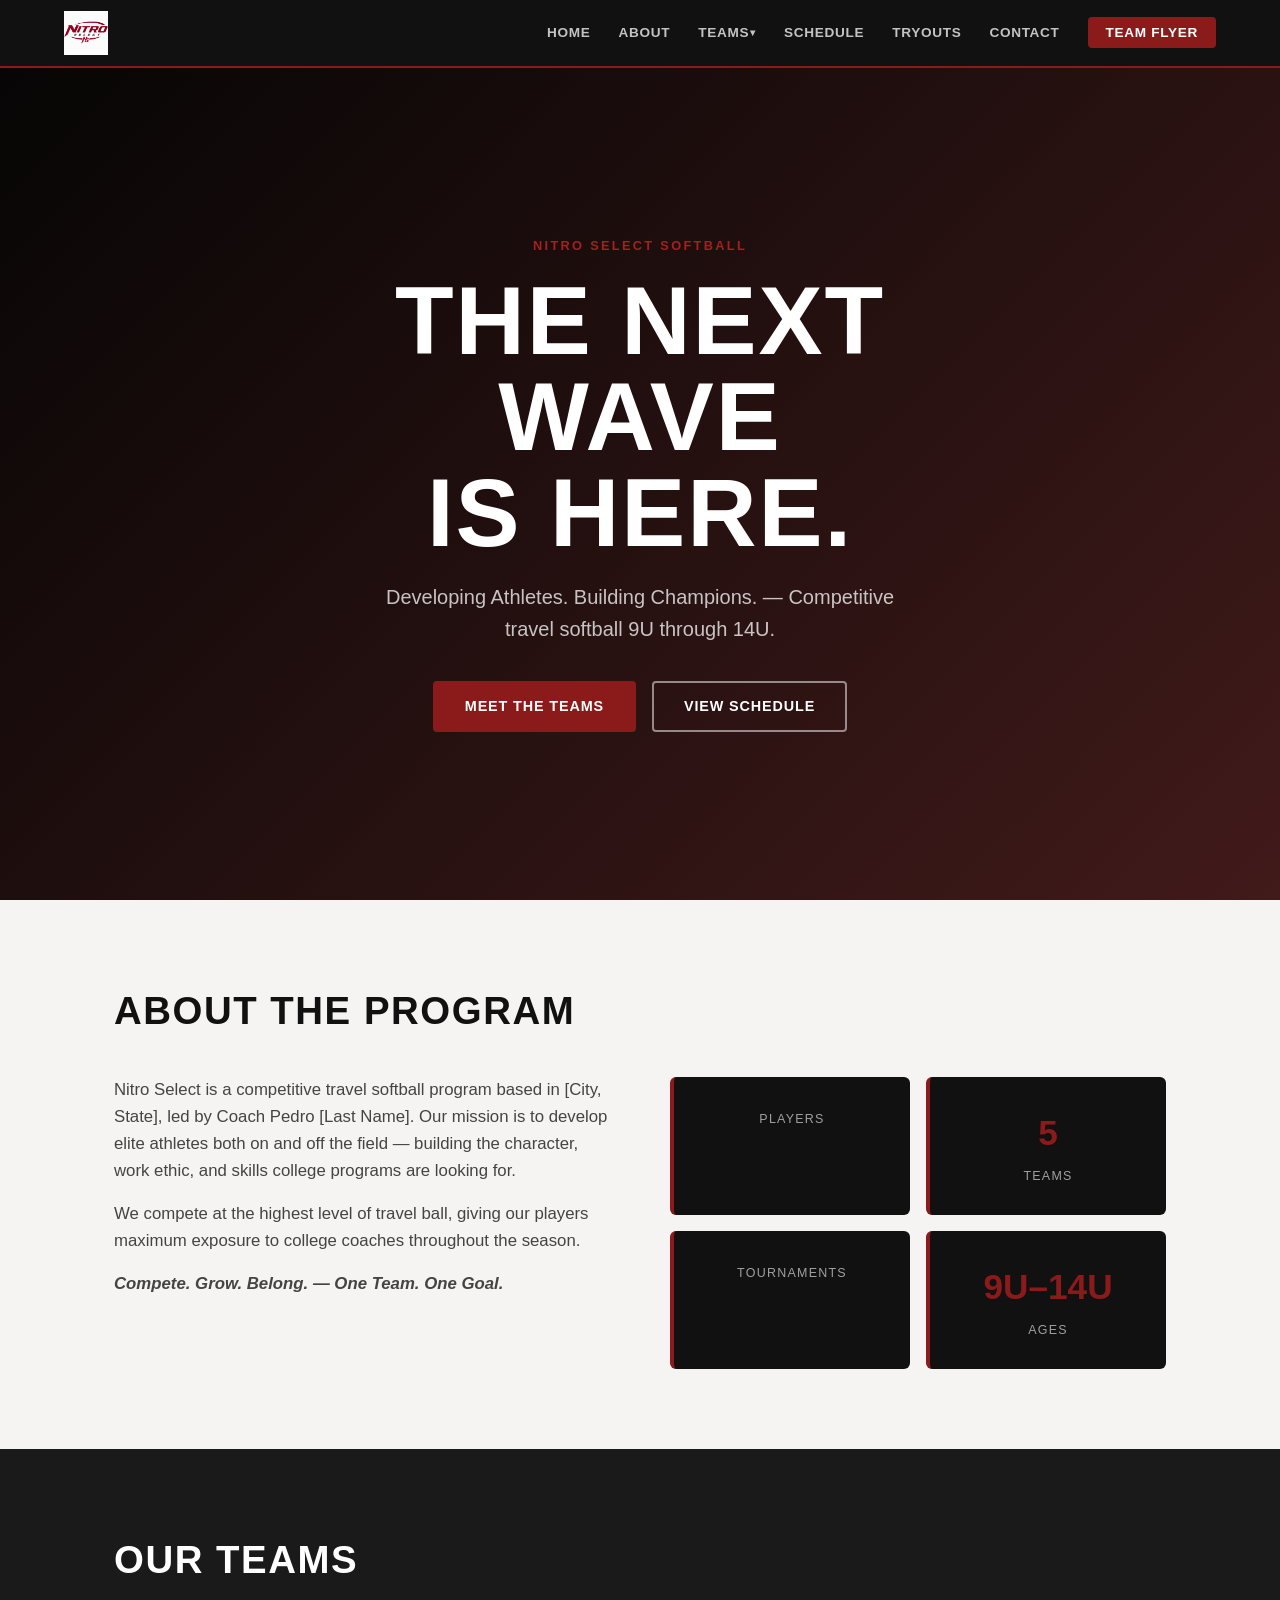
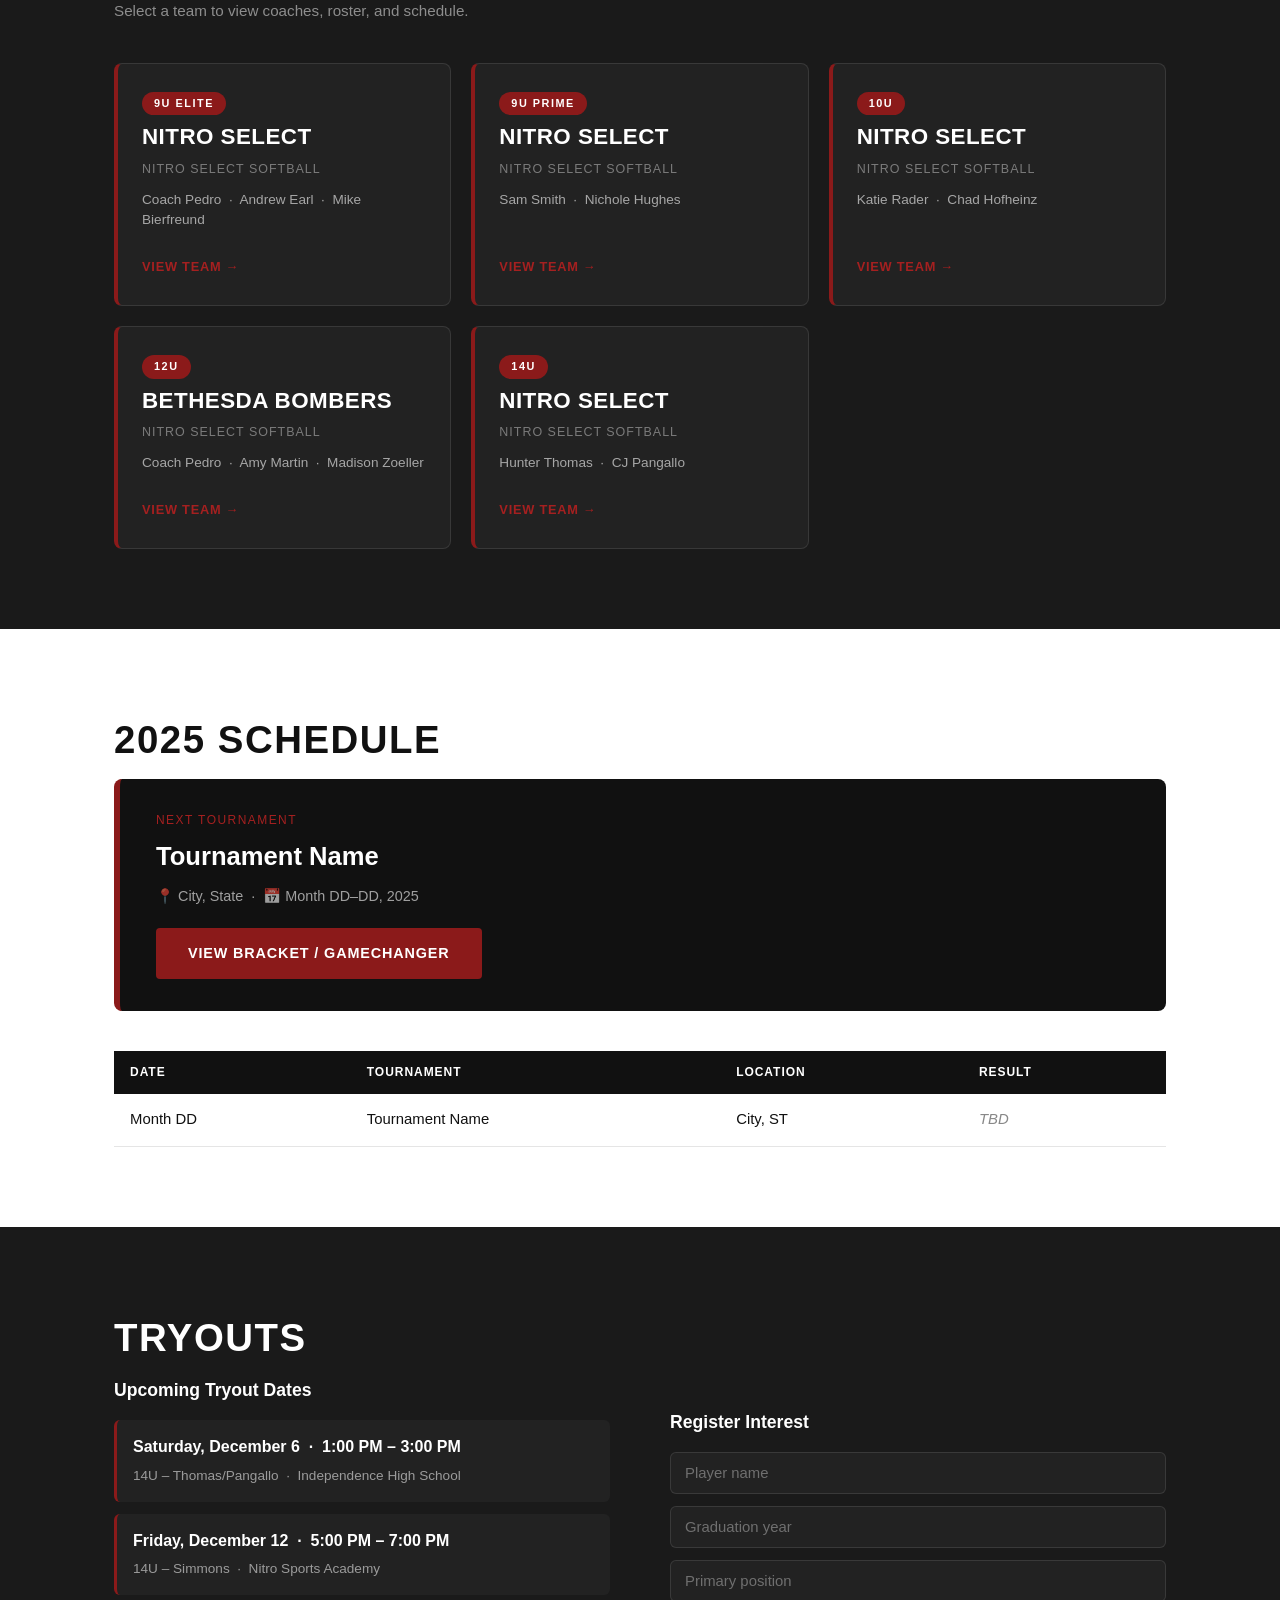
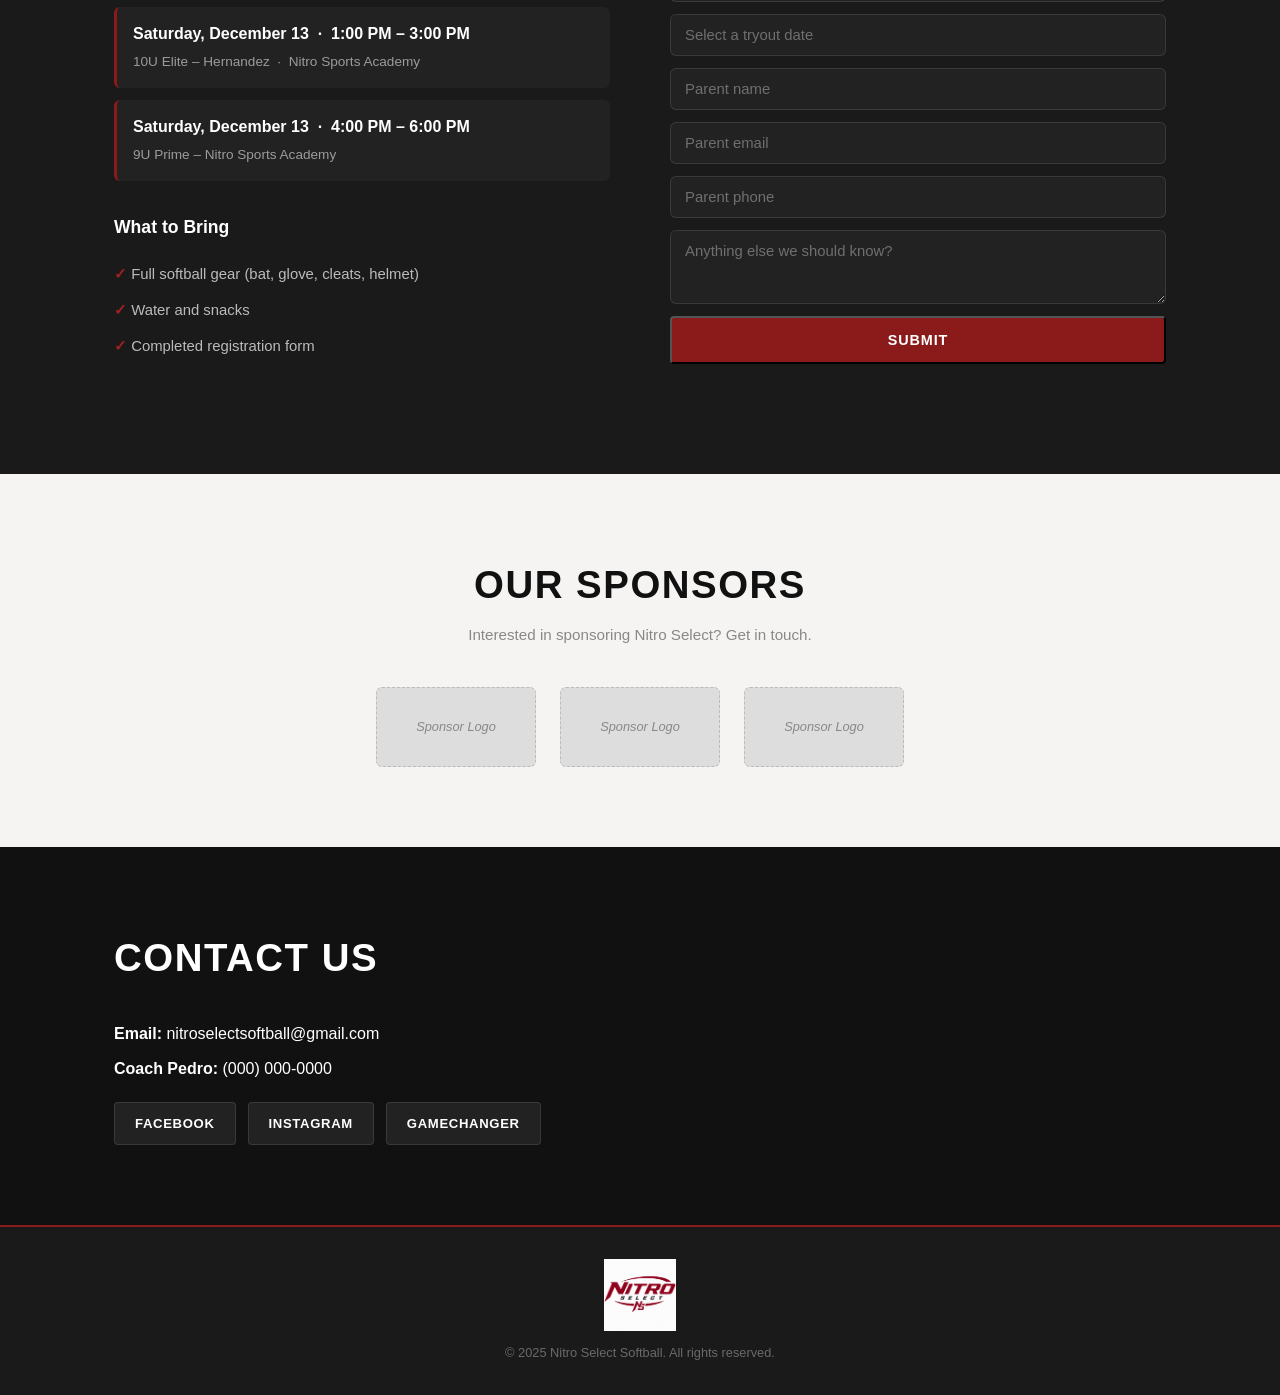
==== commit c8fe2ce1: "Add Dec 13 tryouts for 10U Elite Hernandez and 9U Prime Co-Authored-By: Claude Sonnet 4.6 <noreply@a" ====
--- a/index.html
+++ b/index.html
@@ -196,6 +196,14 @@
               <span class="tryout-date">Friday, December 12 &nbsp;·&nbsp; 5:00 PM – 7:00 PM</span>
               <span class="tryout-detail">14U – Simmons &nbsp;·&nbsp; Nitro Sports Academy</span>
             </li>
+            <li>
+              <span class="tryout-date">Saturday, December 13 &nbsp;·&nbsp; 1:00 PM – 3:00 PM</span>
+              <span class="tryout-detail">10U Elite – Hernandez &nbsp;·&nbsp; Nitro Sports Academy</span>
+            </li>
+            <li>
+              <span class="tryout-date">Saturday, December 13 &nbsp;·&nbsp; 4:00 PM – 6:00 PM</span>
+              <span class="tryout-detail">9U Prime – Nitro Sports Academy</span>
+            </li>
           </ul>
           <h3>What to Bring</h3>
           <ul class="bring-list">
@@ -214,6 +222,8 @@
               <option value="" disabled selected>Select a tryout date</option>
               <option value="Dec 6 – 14U Thomas/Pangallo – Independence High School (1–3 PM)">Dec 6 – 14U Thomas/Pangallo – Independence High School (1–3 PM)</option>
               <option value="Dec 12 – 14U Simmons – Nitro Sports Academy (5–7 PM)">Dec 12 – 14U Simmons – Nitro Sports Academy (5–7 PM)</option>
+              <option value="Dec 13 – 10U Elite Hernandez – Nitro Sports Academy (1–3 PM)">Dec 13 – 10U Elite Hernandez – Nitro Sports Academy (1–3 PM)</option>
+              <option value="Dec 13 – 9U Prime – Nitro Sports Academy (4–6 PM)">Dec 13 – 9U Prime – Nitro Sports Academy (4–6 PM)</option>
             </select>
             <input type="text" name="parentname" placeholder="Parent name" required />
             <input type="email" name="email" placeholder="Parent email" required />
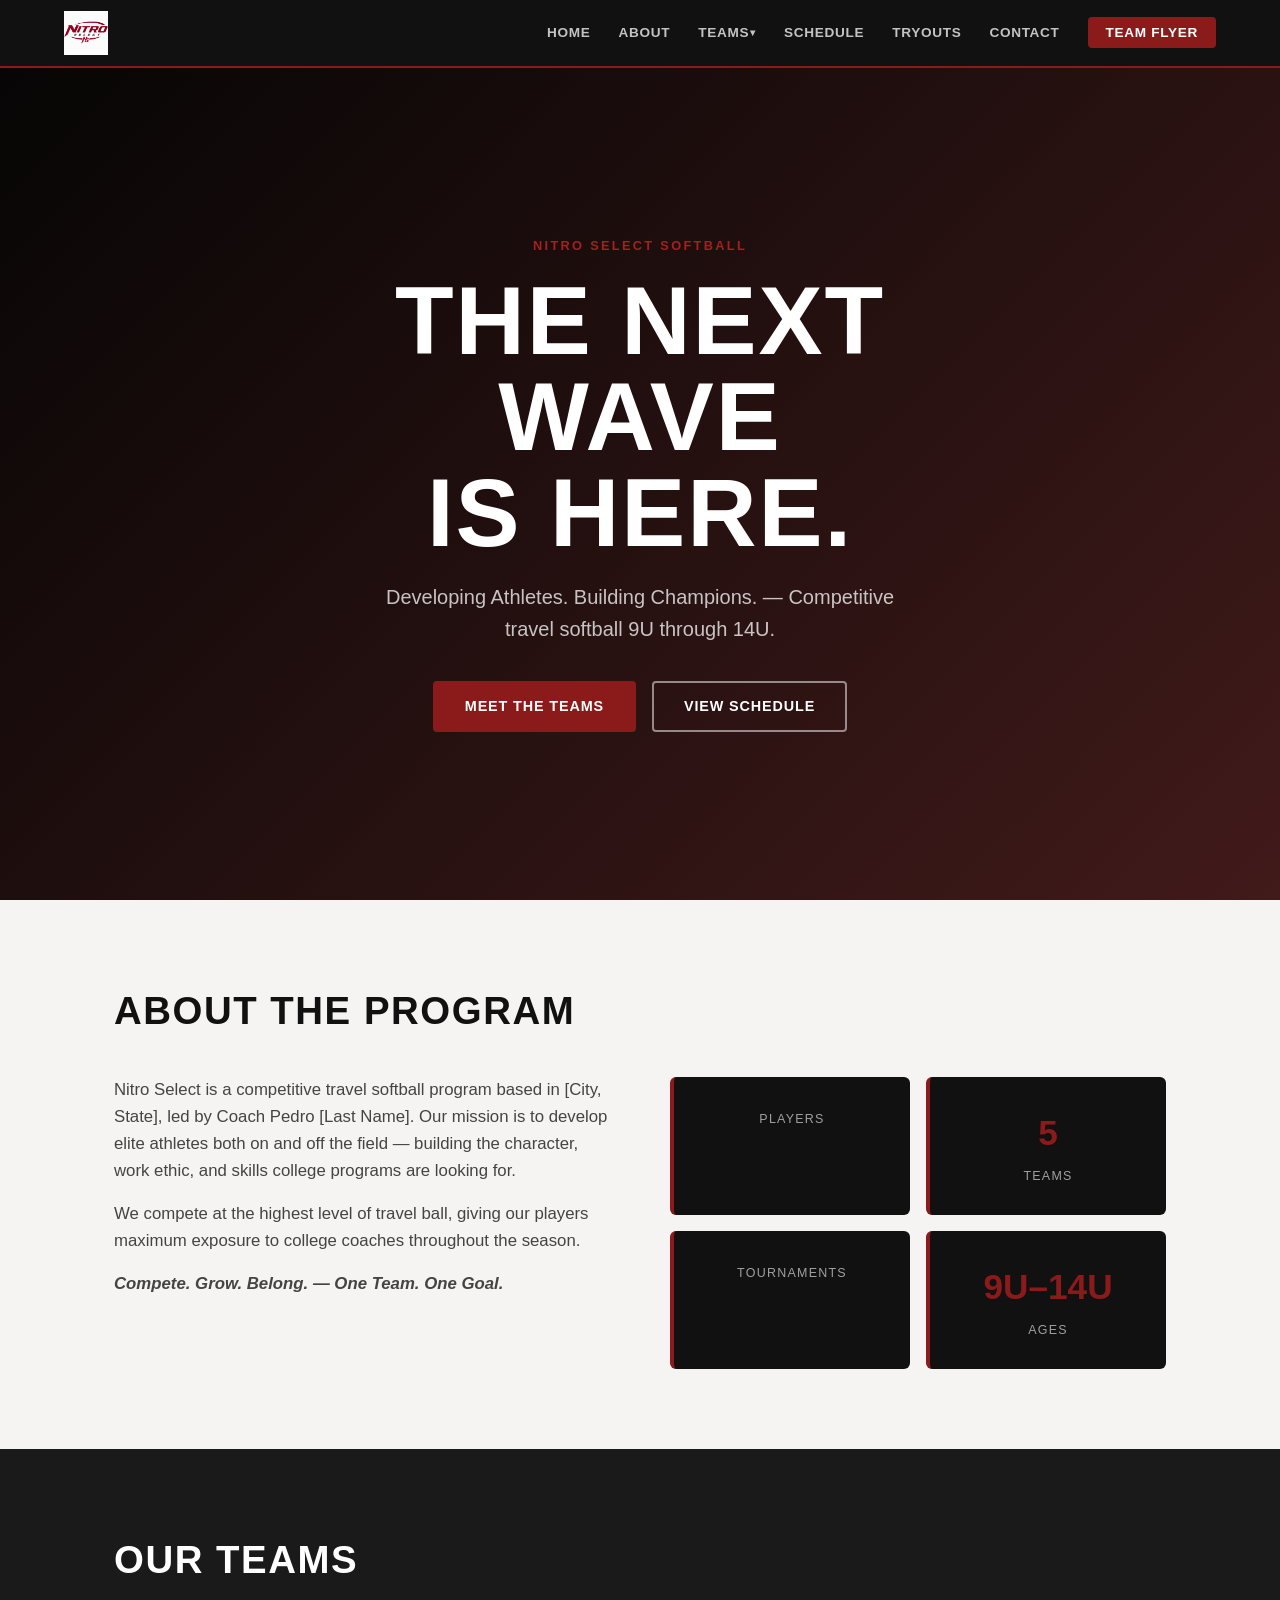
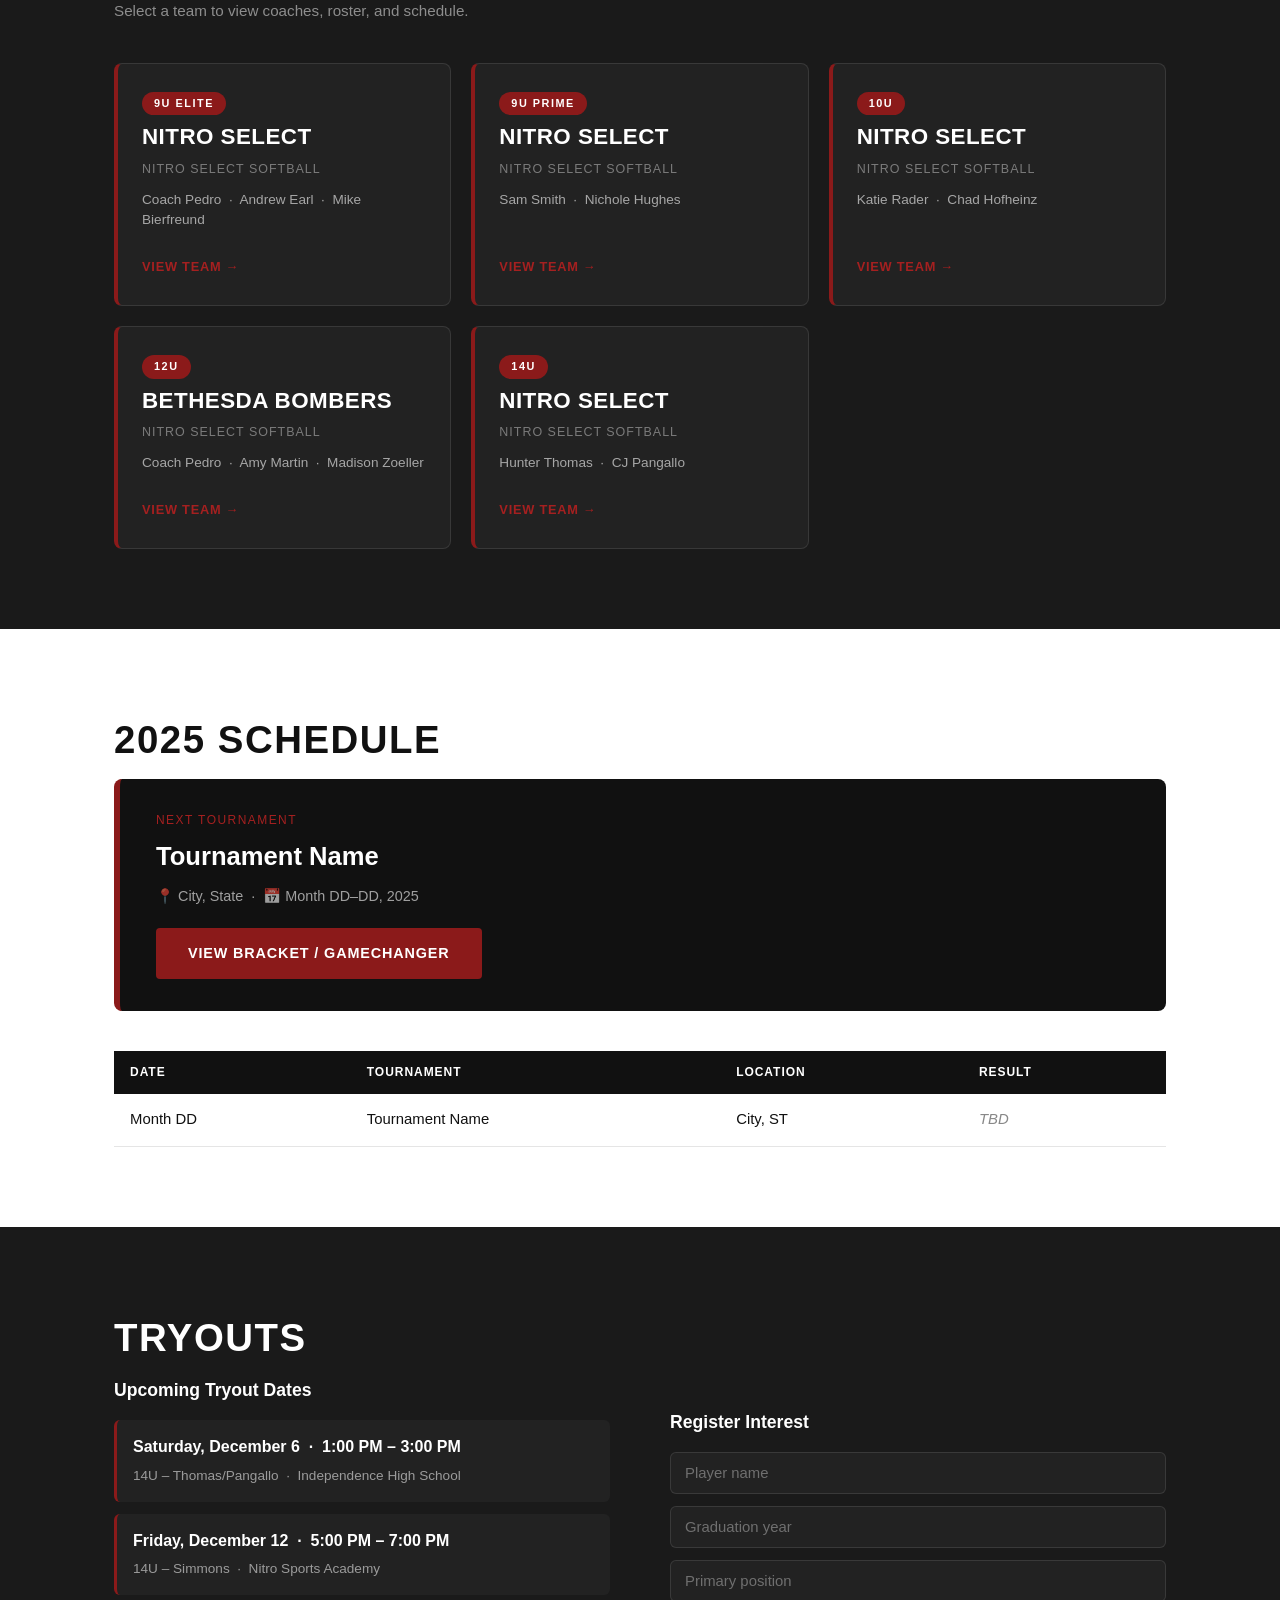
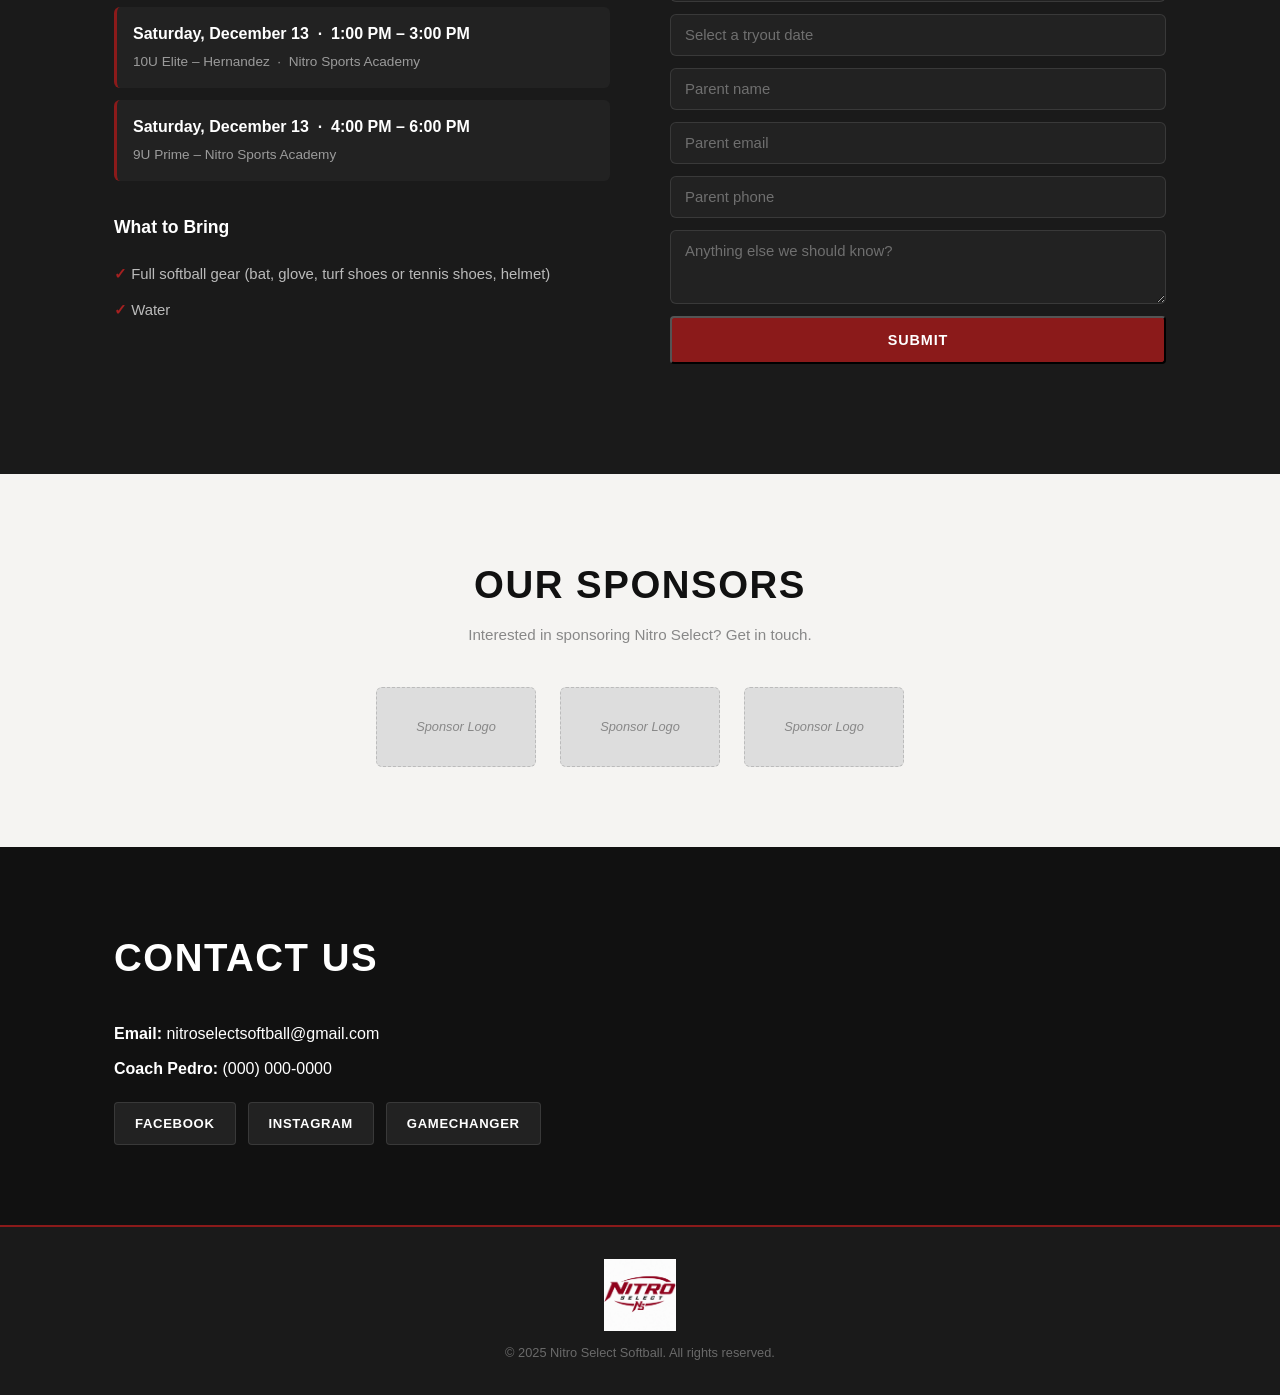
==== commit 2d32e404: "Update What to Bring list: turf/tennis shoes, remove snacks and registration form Co-Authored-By: Cl" ====
--- a/index.html
+++ b/index.html
@@ -207,9 +207,8 @@
           </ul>
           <h3>What to Bring</h3>
           <ul class="bring-list">
-            <li>Full softball gear (bat, glove, cleats, helmet)</li>
-            <li>Water and snacks</li>
-            <li>Completed registration form</li>
+            <li>Full softball gear (bat, glove, turf shoes or tennis shoes, helmet)</li>
+            <li>Water</li>
           </ul>
         </div>
         <div class="tryout-form-wrap">
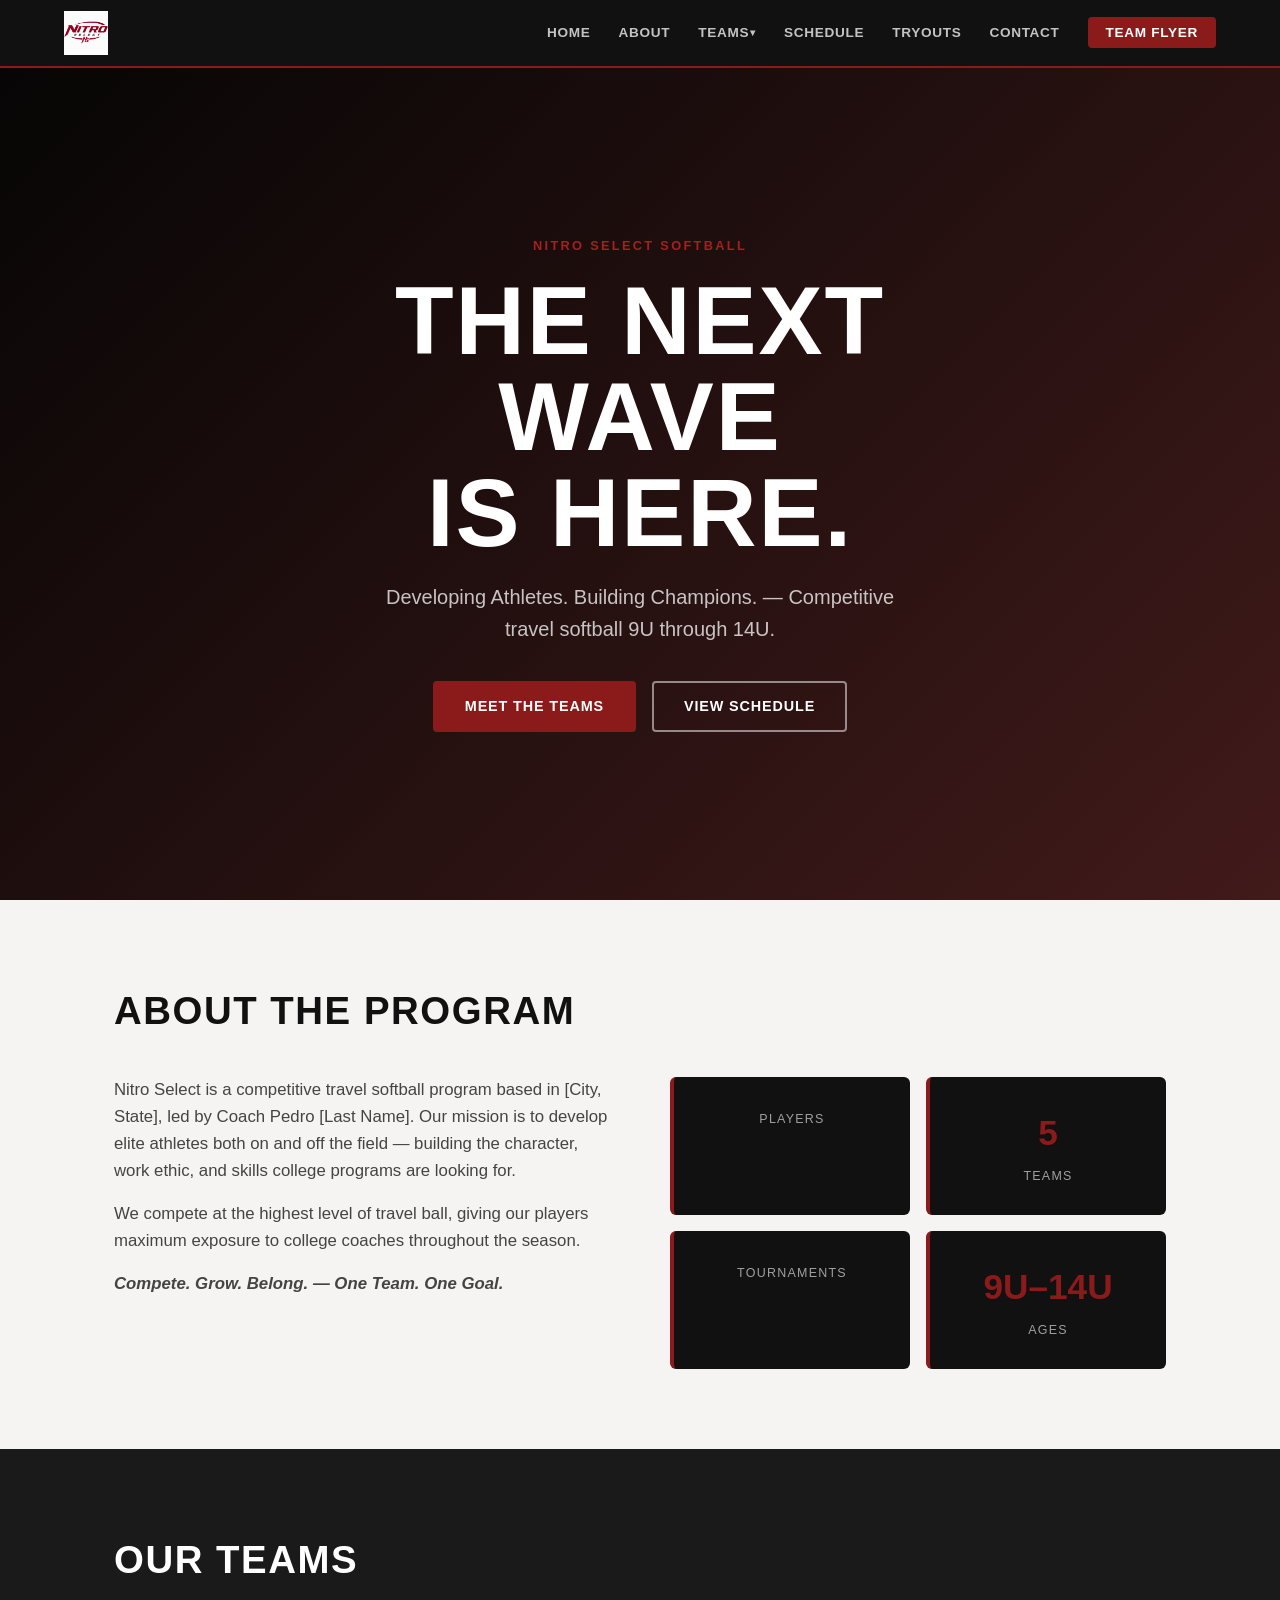
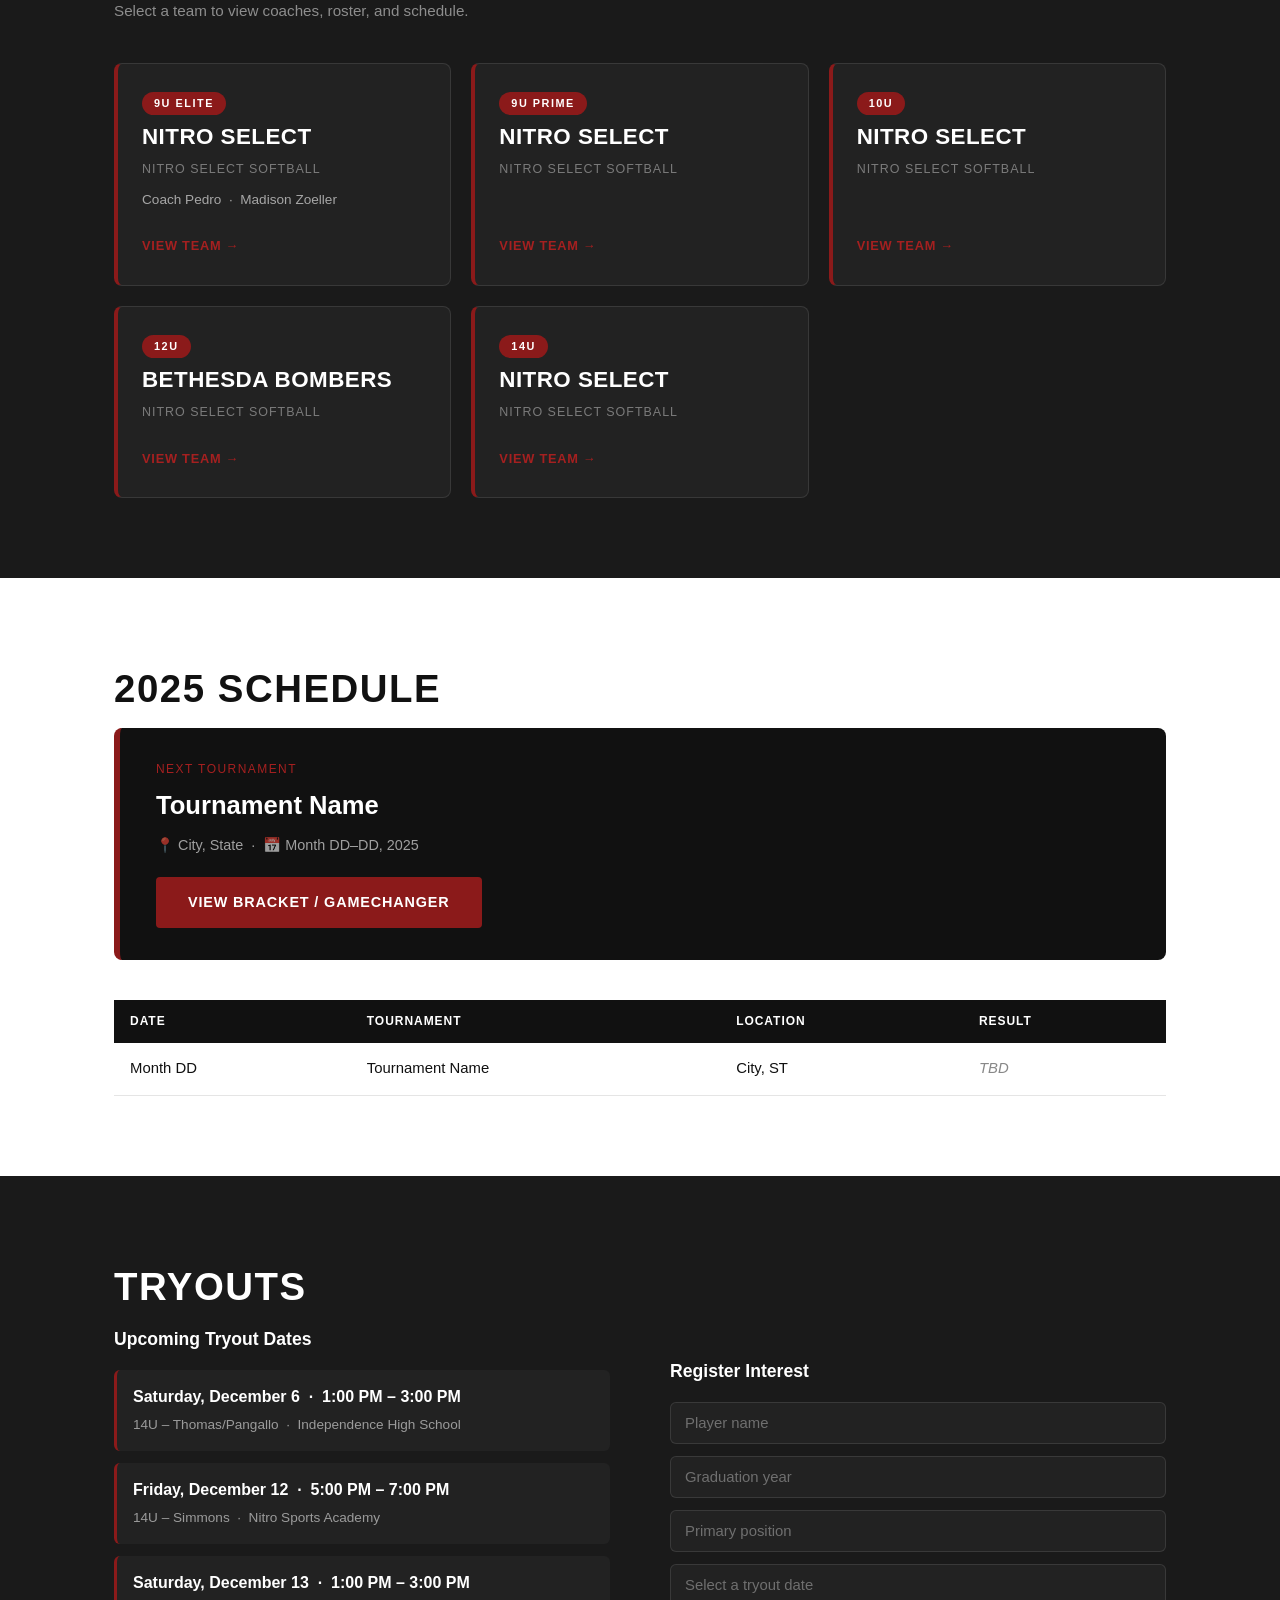
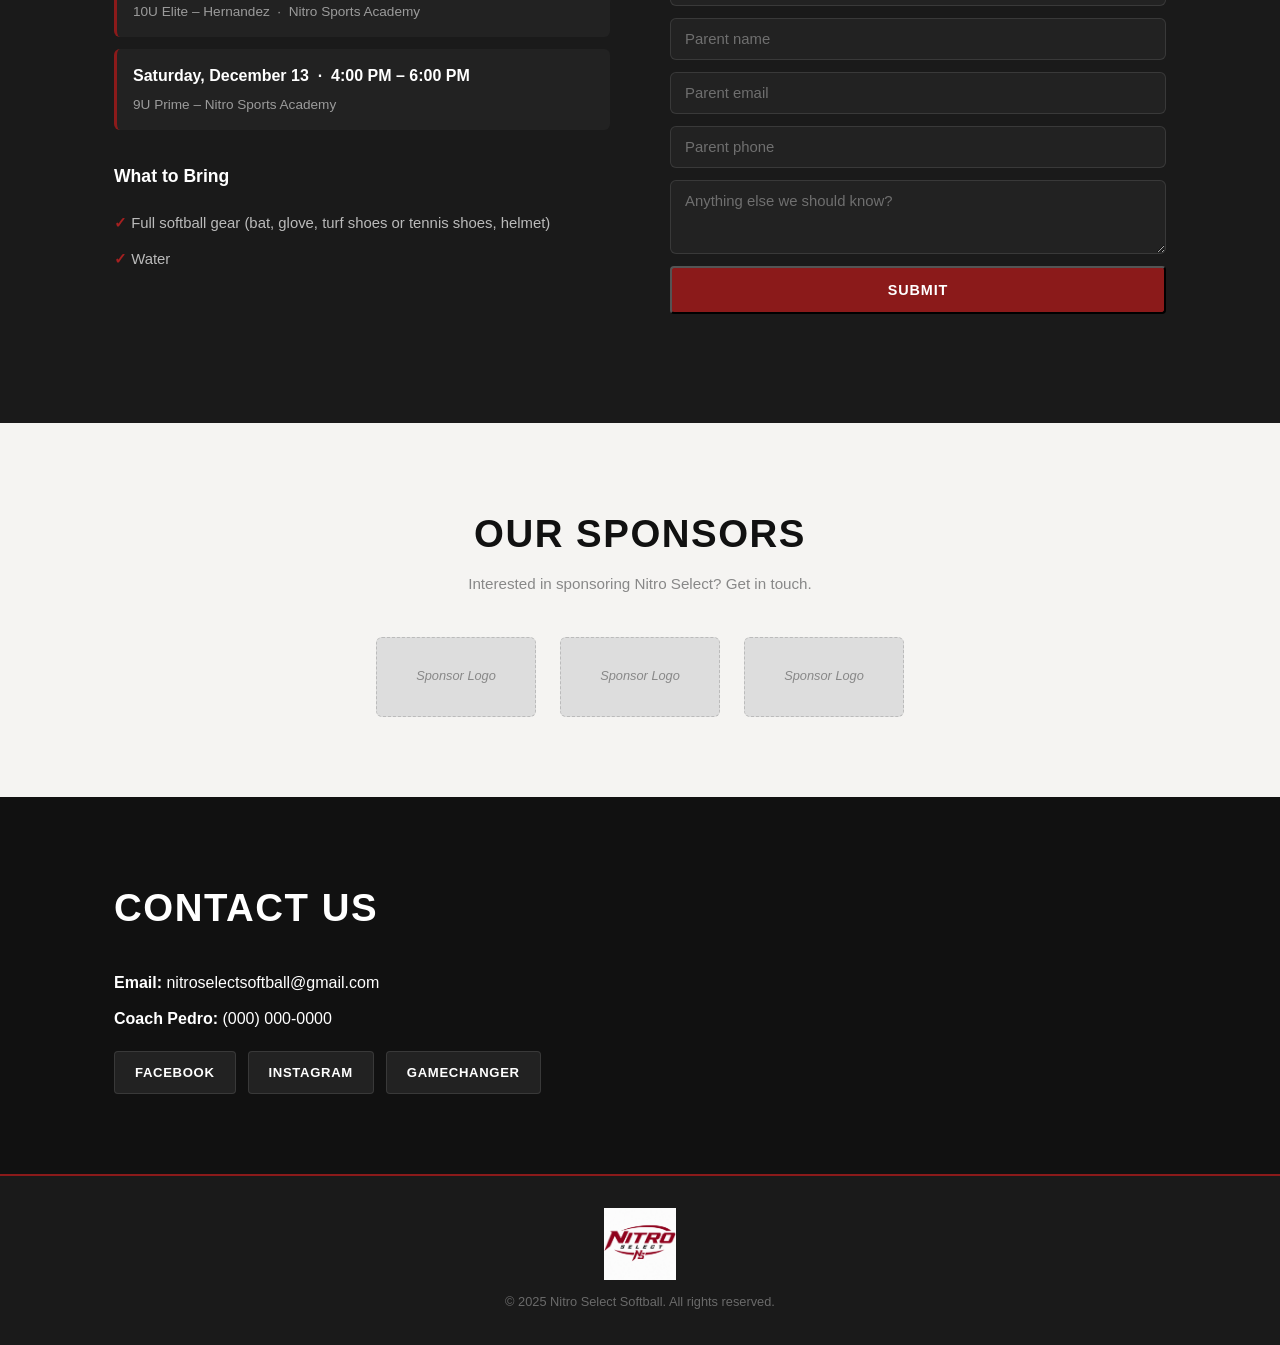
==== commit d90d86af: "Update team cards: show coaches only on 9U Elite, update to Pedro and Madison Zoeller Co-Authored-By" ====
--- a/index.html
+++ b/index.html
@@ -104,7 +104,7 @@
           <span class="team-card-badge">9U Elite</span>
           <h3 class="team-card-name">Nitro Select</h3>
           <p class="team-card-org">Nitro Select Softball</p>
-          <p class="team-card-coaches">Coach Pedro &nbsp;·&nbsp; Andrew Earl &nbsp;·&nbsp; Mike Bierfreund</p>
+          <p class="team-card-coaches">Coach Pedro &nbsp;·&nbsp; Madison Zoeller</p>
           <span class="team-card-cta">View Team →</span>
         </a>
 
@@ -112,7 +112,6 @@
           <span class="team-card-badge">9U Prime</span>
           <h3 class="team-card-name">Nitro Select</h3>
           <p class="team-card-org">Nitro Select Softball</p>
-          <p class="team-card-coaches">Sam Smith &nbsp;·&nbsp; Nichole Hughes</p>
           <span class="team-card-cta">View Team →</span>
         </a>
 
@@ -120,7 +119,6 @@
           <span class="team-card-badge">10U</span>
           <h3 class="team-card-name">Nitro Select</h3>
           <p class="team-card-org">Nitro Select Softball</p>
-          <p class="team-card-coaches">Katie Rader &nbsp;·&nbsp; Chad Hofheinz</p>
           <span class="team-card-cta">View Team →</span>
         </a>
 
@@ -128,7 +126,6 @@
           <span class="team-card-badge">12U</span>
           <h3 class="team-card-name">Bethesda Bombers</h3>
           <p class="team-card-org">Nitro Select Softball</p>
-          <p class="team-card-coaches">Coach Pedro &nbsp;·&nbsp; Amy Martin &nbsp;·&nbsp; Madison Zoeller</p>
           <span class="team-card-cta">View Team →</span>
         </a>
 
@@ -136,7 +133,6 @@
           <span class="team-card-badge">14U</span>
           <h3 class="team-card-name">Nitro Select</h3>
           <p class="team-card-org">Nitro Select Softball</p>
-          <p class="team-card-coaches">Hunter Thomas &nbsp;·&nbsp; CJ Pangallo</p>
           <span class="team-card-cta">View Team →</span>
         </a>
 
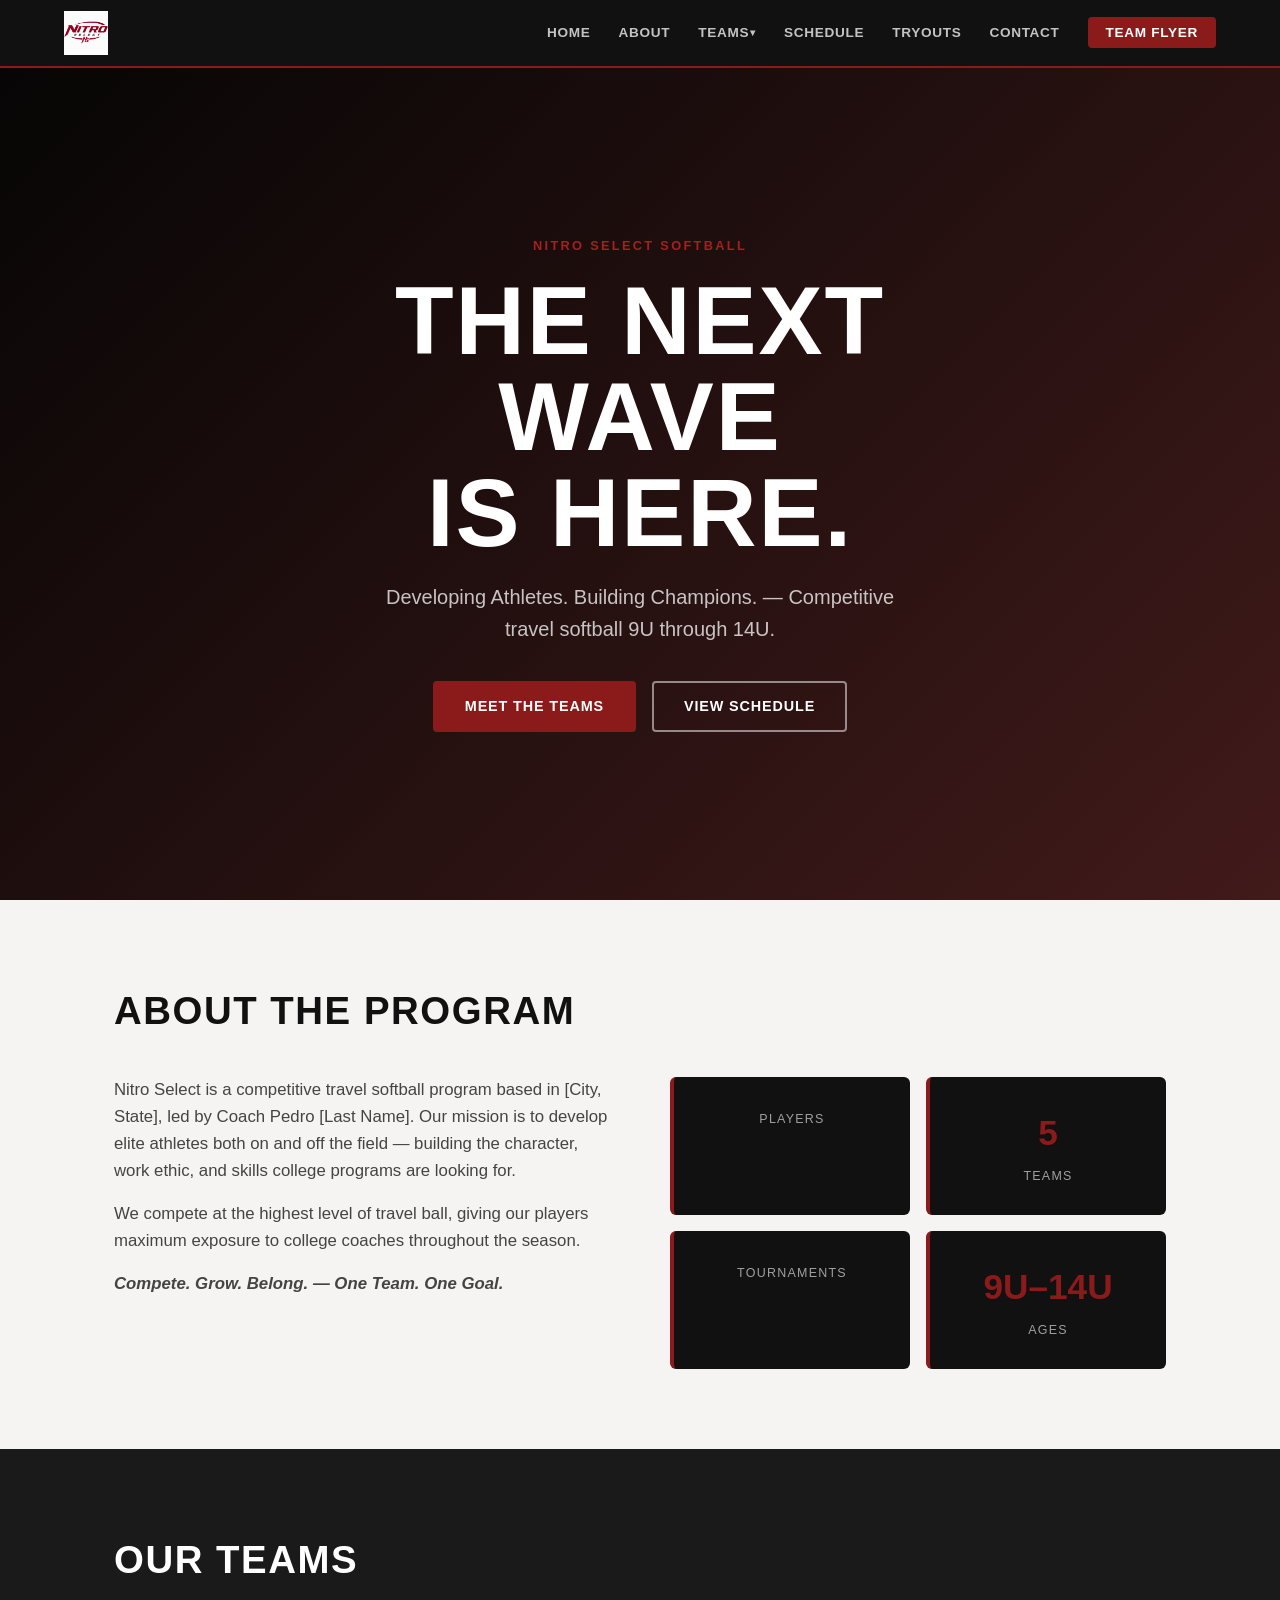
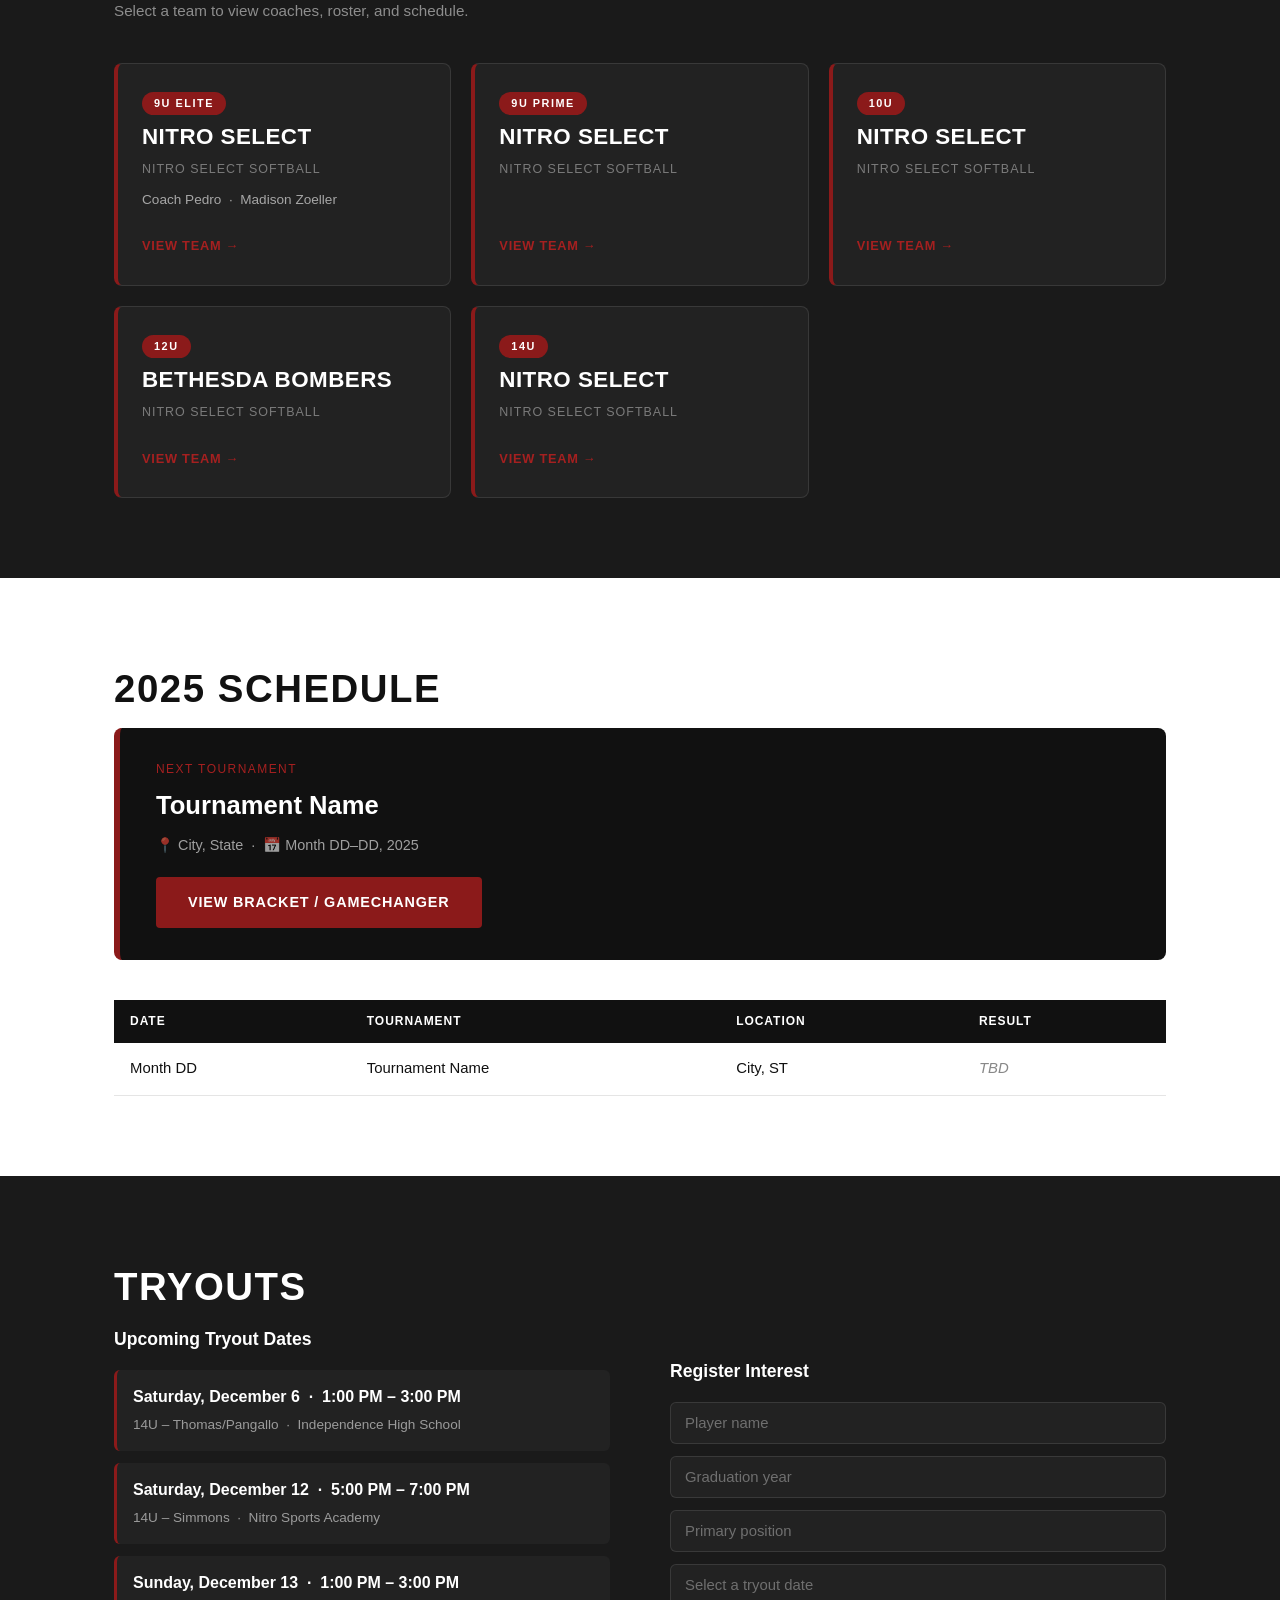
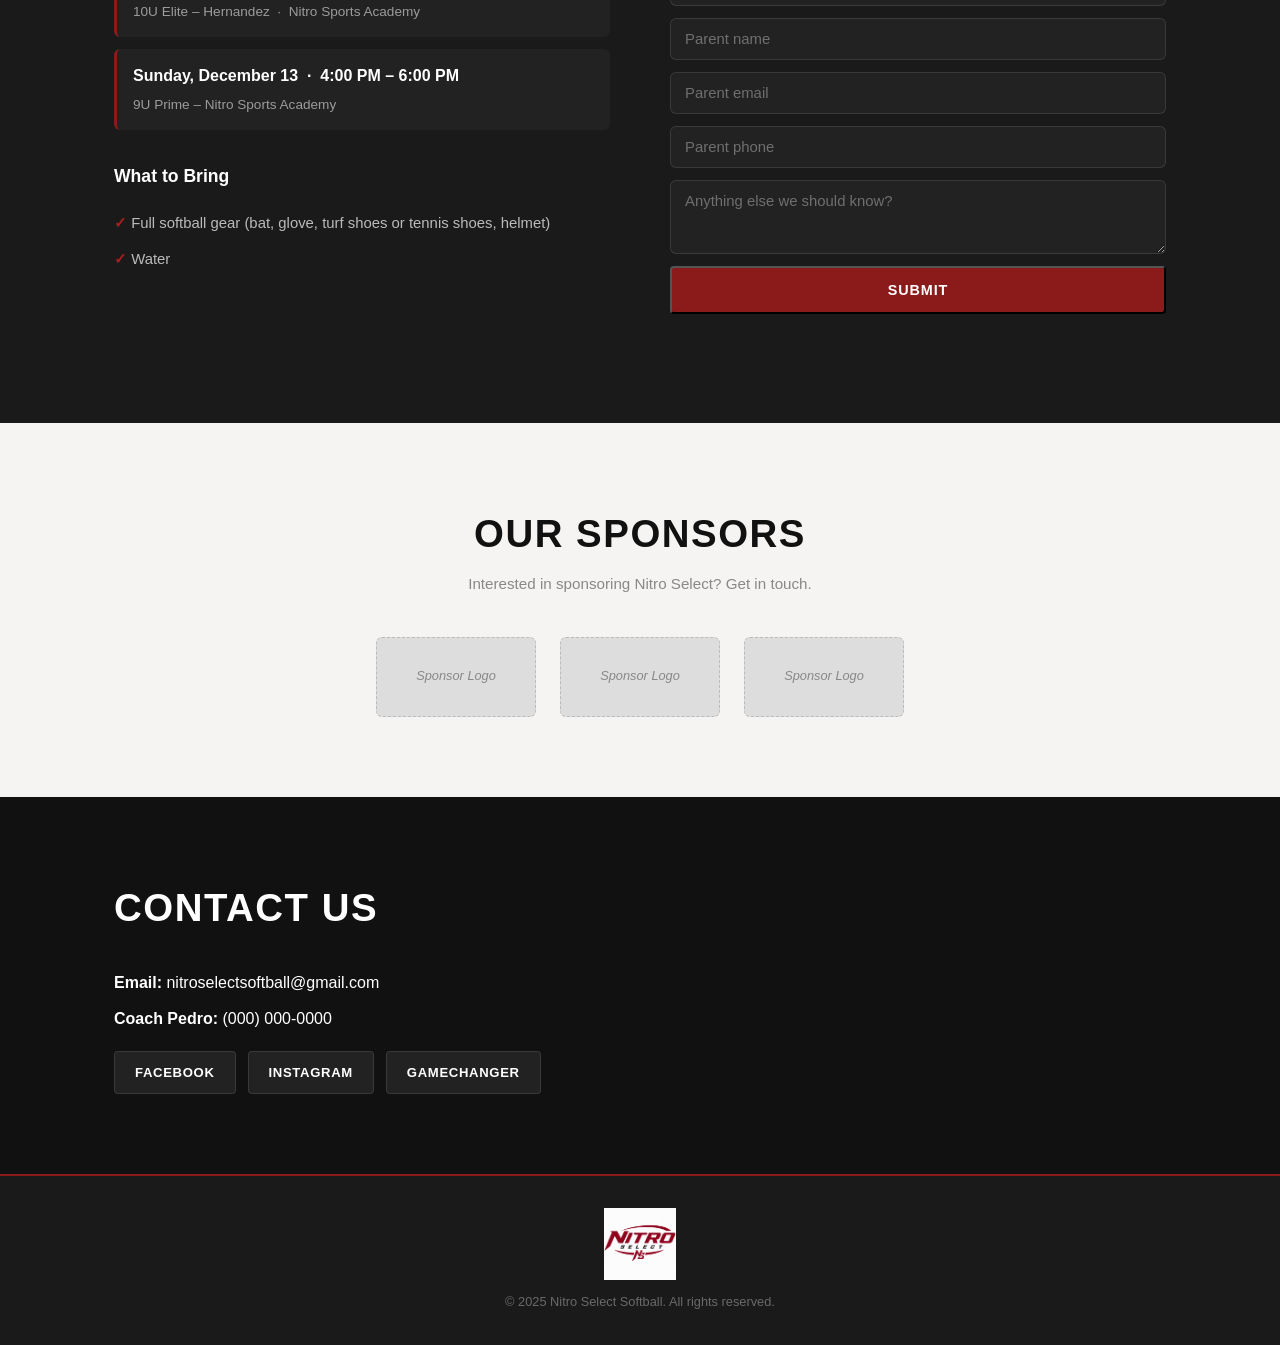
==== commit e9d1a8d8: "Fix tryout day labels: Dec 12 Saturday, Dec 13 Sunday Co-Authored-By: Claude Sonnet 4.6 <noreply@ant" ====
--- a/index.html
+++ b/index.html
@@ -189,15 +189,15 @@
               <span class="tryout-detail">14U – Thomas/Pangallo &nbsp;·&nbsp; Independence High School</span>
             </li>
             <li>
-              <span class="tryout-date">Friday, December 12 &nbsp;·&nbsp; 5:00 PM – 7:00 PM</span>
+              <span class="tryout-date">Saturday, December 12 &nbsp;·&nbsp; 5:00 PM – 7:00 PM</span>
               <span class="tryout-detail">14U – Simmons &nbsp;·&nbsp; Nitro Sports Academy</span>
             </li>
             <li>
-              <span class="tryout-date">Saturday, December 13 &nbsp;·&nbsp; 1:00 PM – 3:00 PM</span>
+              <span class="tryout-date">Sunday, December 13 &nbsp;·&nbsp; 1:00 PM – 3:00 PM</span>
               <span class="tryout-detail">10U Elite – Hernandez &nbsp;·&nbsp; Nitro Sports Academy</span>
             </li>
             <li>
-              <span class="tryout-date">Saturday, December 13 &nbsp;·&nbsp; 4:00 PM – 6:00 PM</span>
+              <span class="tryout-date">Sunday, December 13 &nbsp;·&nbsp; 4:00 PM – 6:00 PM</span>
               <span class="tryout-detail">9U Prime – Nitro Sports Academy</span>
             </li>
           </ul>
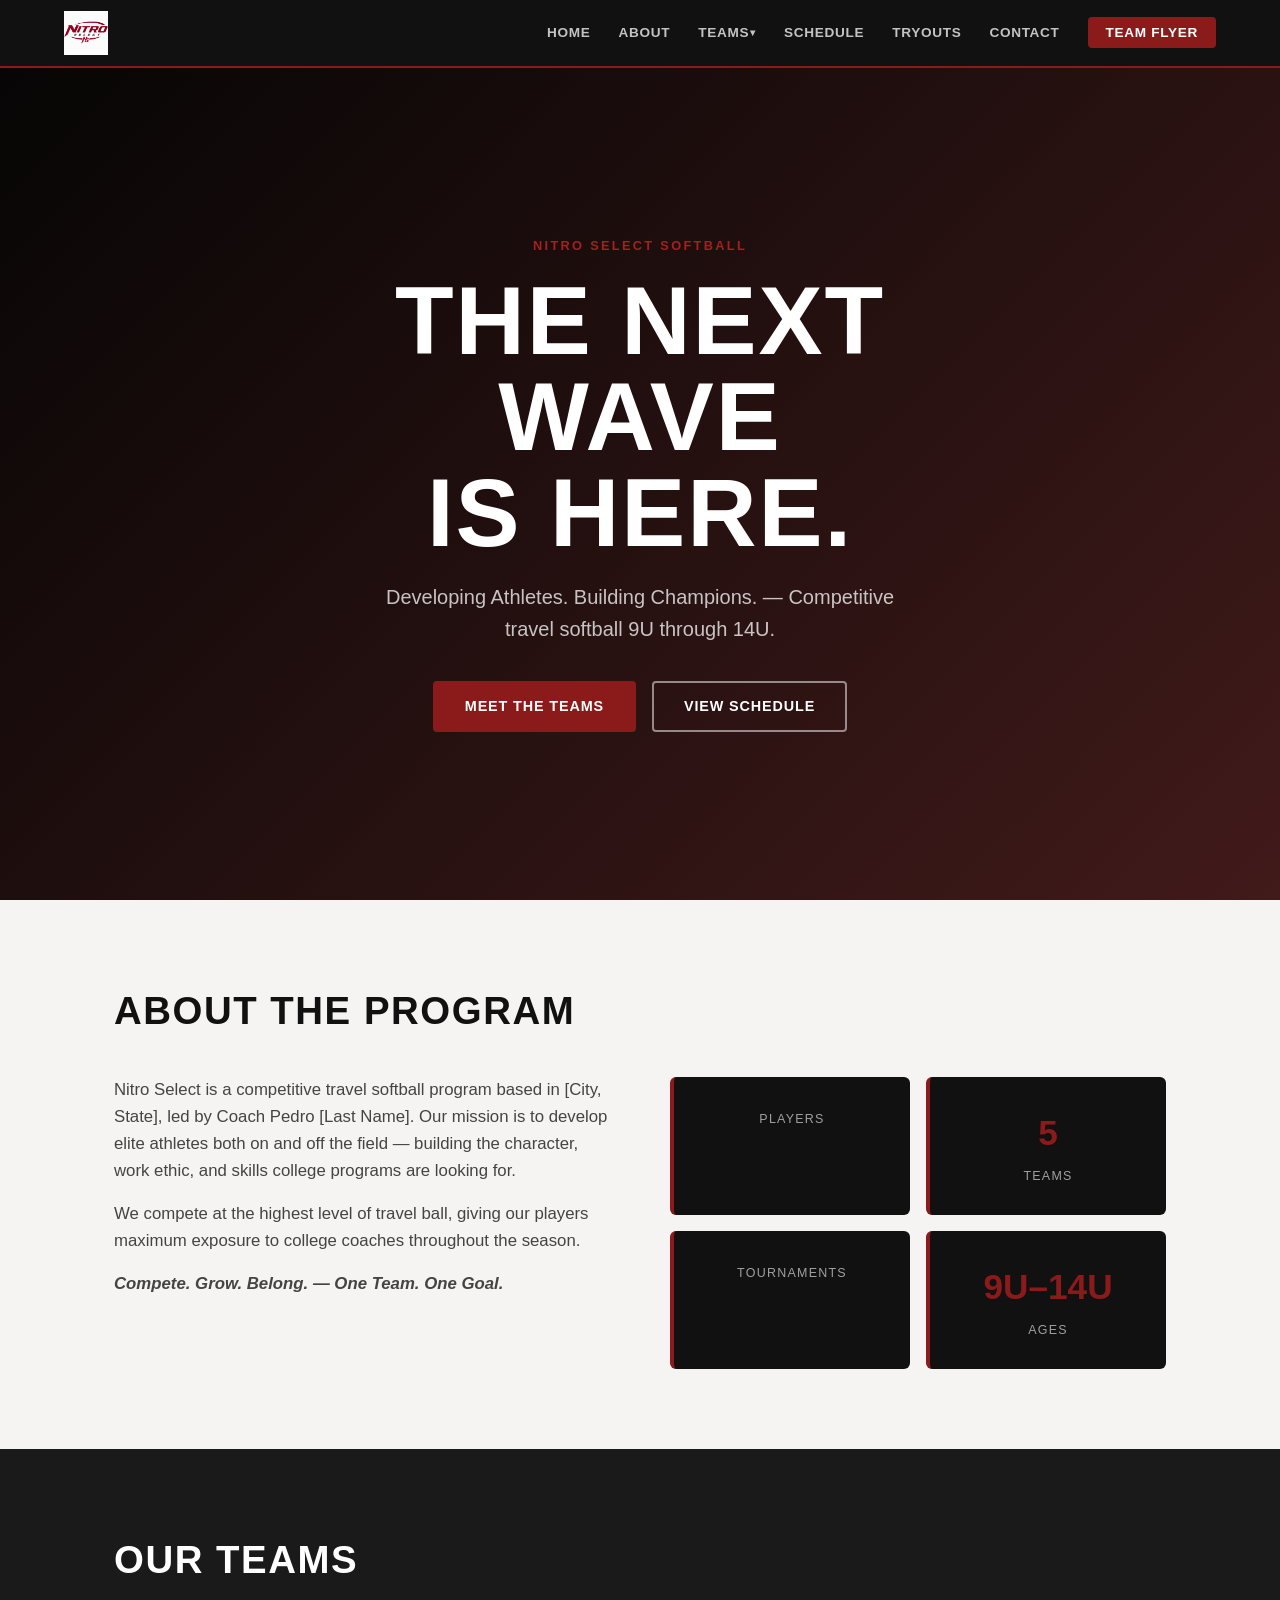
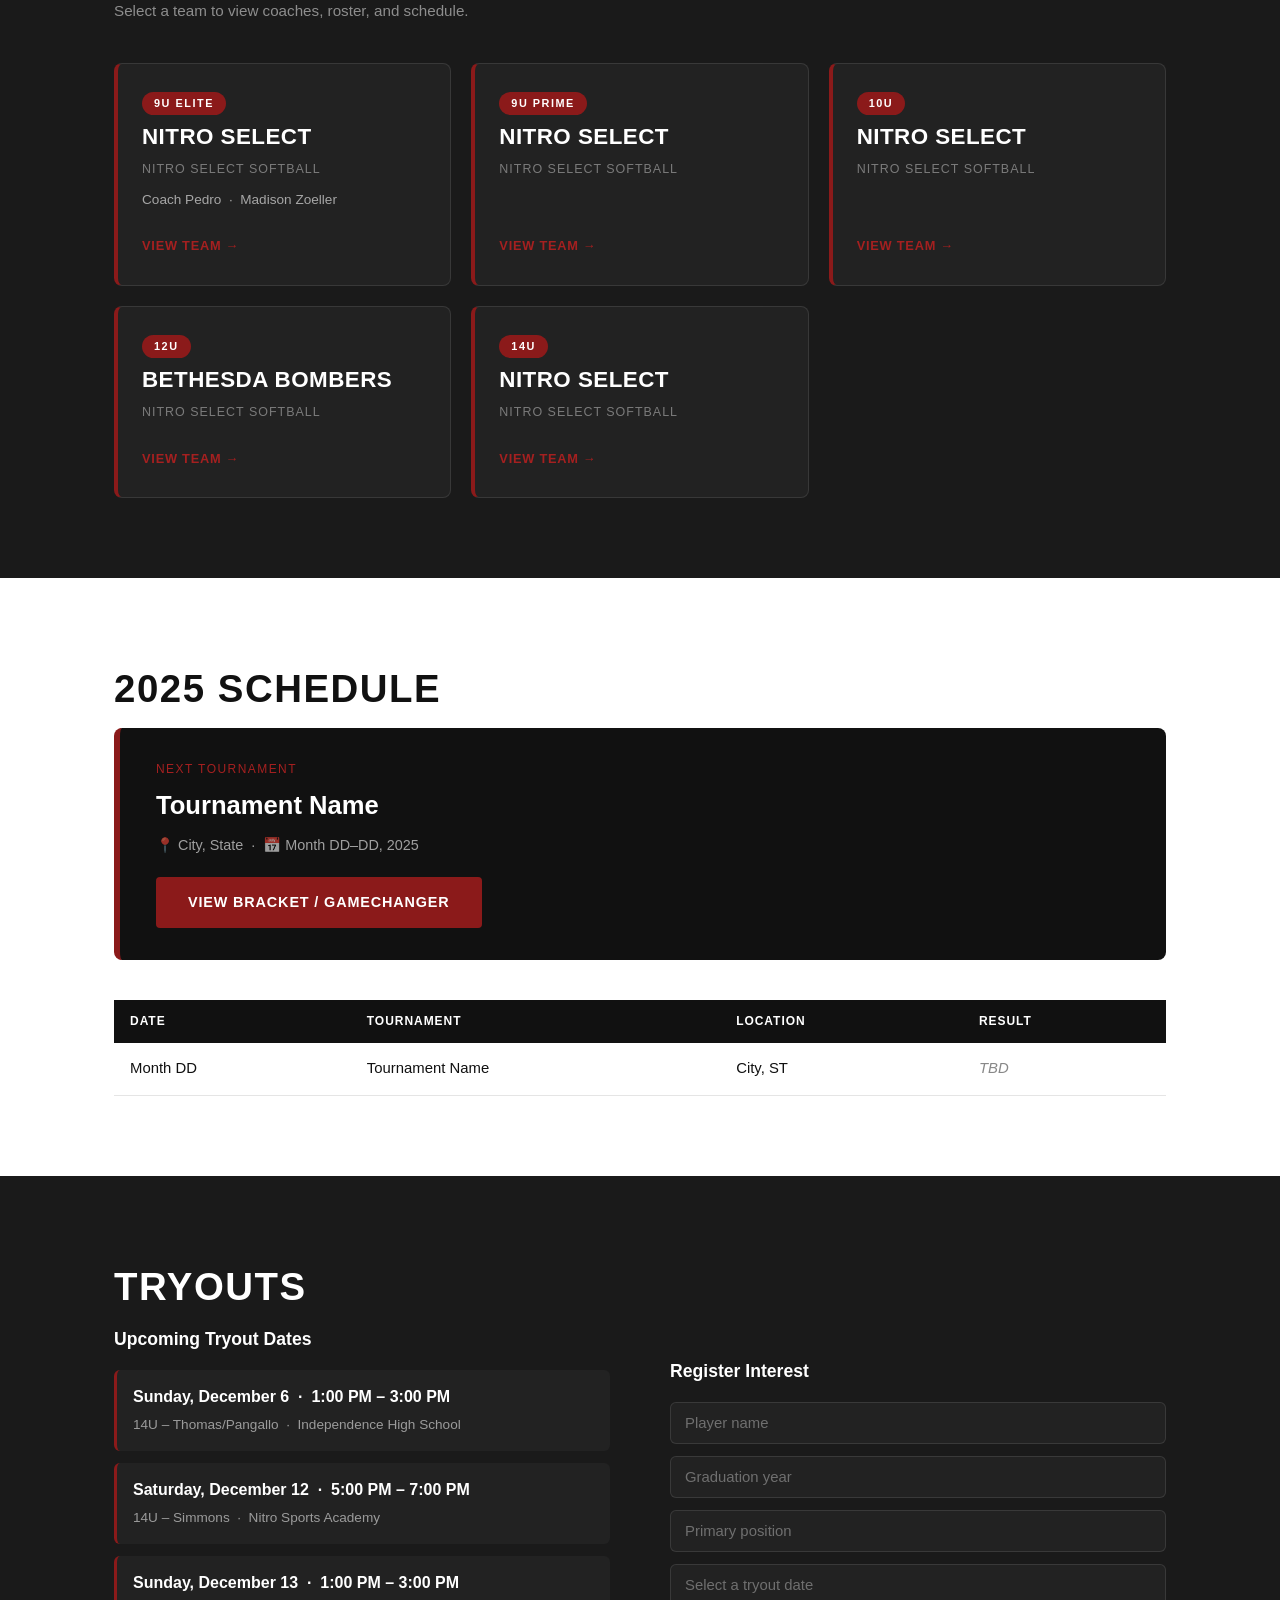
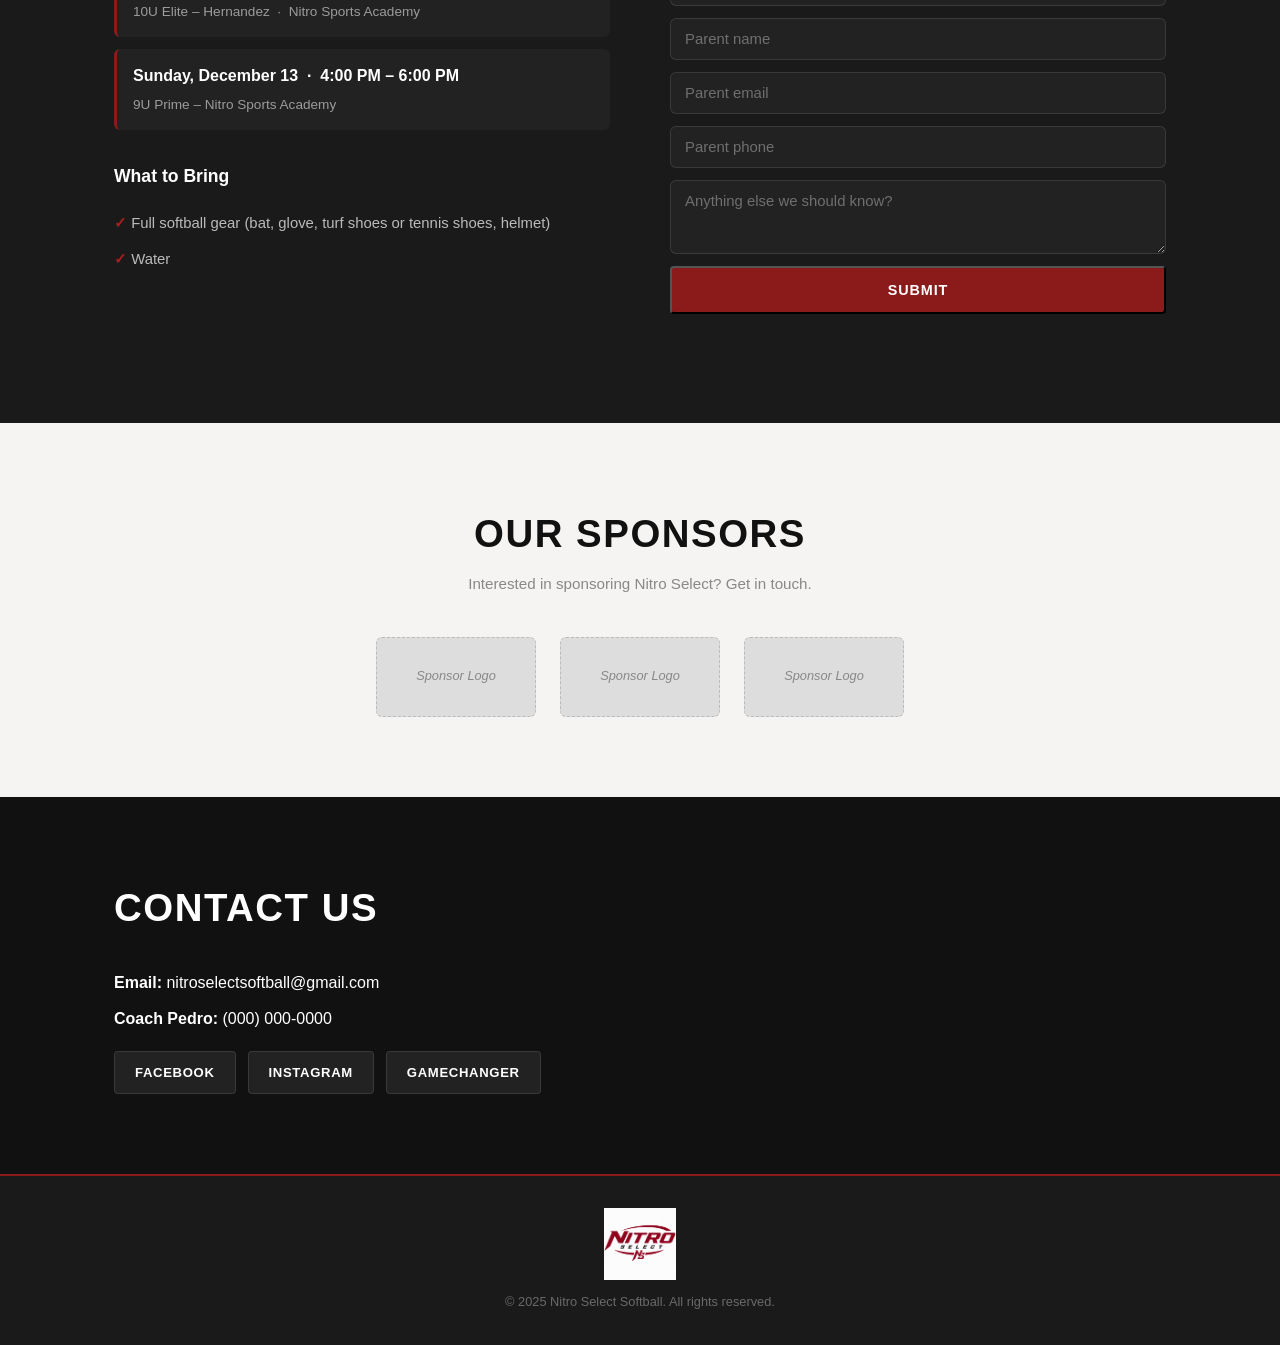
==== commit f9f35d70: "Fix Dec 6 tryout day to Sunday Co-Authored-By: Claude Sonnet 4.6 <noreply@anthropic.com> Claude-Sess" ====
--- a/index.html
+++ b/index.html
@@ -185,7 +185,7 @@
           <h3>Upcoming Tryout Dates</h3>
           <ul class="tryout-list">
             <li>
-              <span class="tryout-date">Saturday, December 6 &nbsp;·&nbsp; 1:00 PM – 3:00 PM</span>
+              <span class="tryout-date">Sunday, December 6 &nbsp;·&nbsp; 1:00 PM – 3:00 PM</span>
               <span class="tryout-detail">14U – Thomas/Pangallo &nbsp;·&nbsp; Independence High School</span>
             </li>
             <li>
